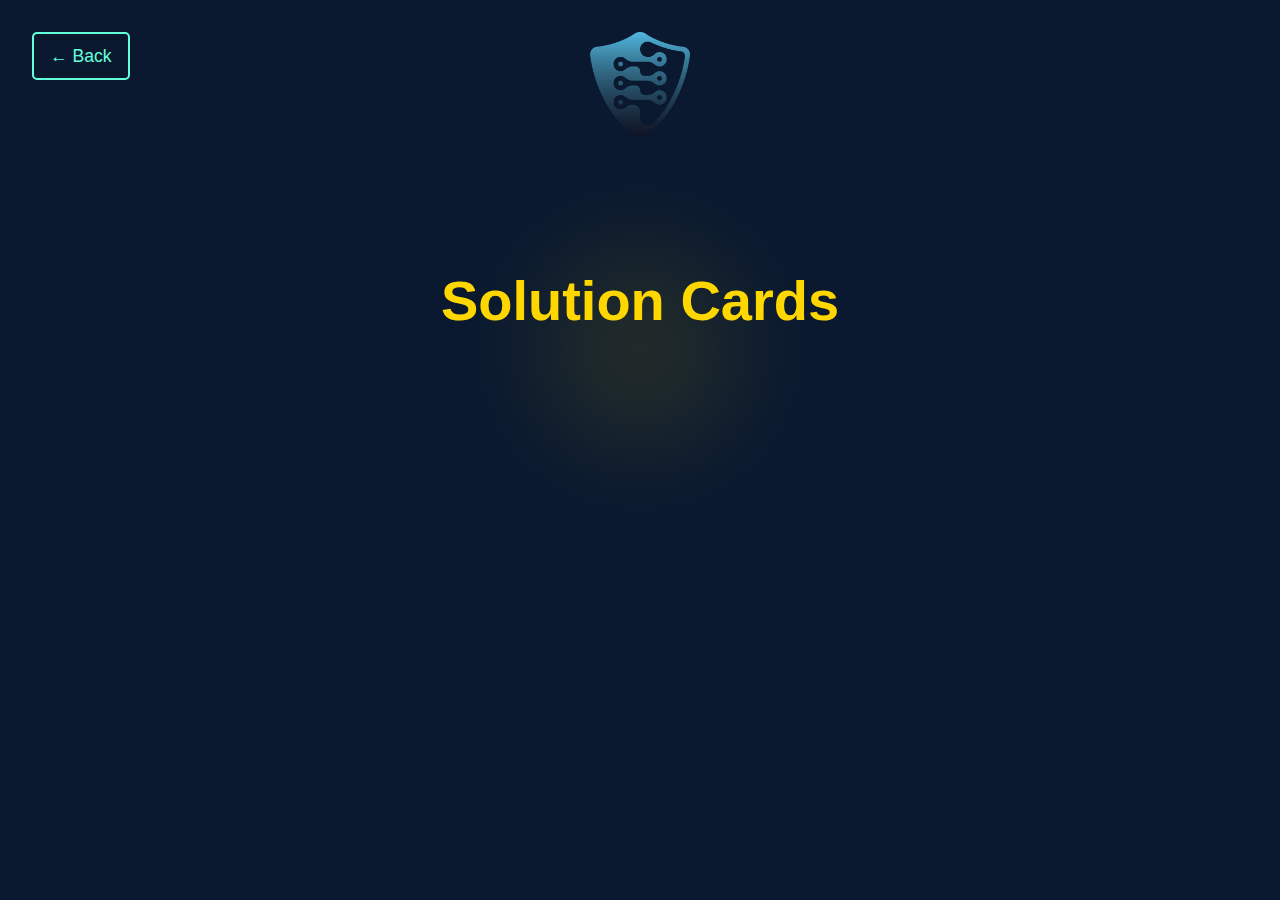
==== cards/solution.html @ 8b2639b1 "firstcommit" ====
<!DOCTYPE html>
<html lang="en">
  <head>
    <meta charset="UTF-8" />
    <meta name="viewport" content="width=device-width, initial-scale=1.0" />
    <link rel="stylesheet" href="../style.css" />
    <title>Solution Cards - Cyber Shield</title>
  </head>
  <body>
    <header>
      <a href="../index.html" class="back-link">← Back</a>
      <img src="../assets/logo.png" alt="Cyber Shield Logo" class="logo" />
    </header>

    <section class="cards-page solution">
      <div class="page-header">
        <h1>Solution Cards</h1>
        <p class="cards-intro">Discover all the solution cards available in the game</p>
        <div class="header-decoration"></div>
      </div>
      
      <div class="cards-collection">
        <div class="game-card">
          <img src="../images/solutions/training.jpg" alt="Training Card">
          <div class="card-details">
            <h3>Security Training</h3>
            <p>Train your teams on best cybersecurity practices.</p>
            <div class="card-stats">
              <span>Effectiveness: 3</span>
              <span>Cost: 2</span>
            </div>
          </div>
        </div>

        <div class="game-card">
          <img src="../images/solutions/backup.jpg" alt="Backup Card">
          <div class="card-details">
            <h3>Cloud Backup</h3>
            <p>Protect your data with secure backups.</p>
            <div class="card-stats">
              <span>Effectiveness: 4</span>
              <span>Cost: 3</span>
            </div>
          </div>
        </div>
      </div>
    </section>
  </body>
</html>
---- style.css ----
:root {
    /* Couleurs principales du logo */
    --primary-blue: #0a192f;      /* Bleu foncé */
    --secondary-blue: #112240;    /* Bleu un peu plus clair */
    --accent-green: #64ffda;      /* Vert cyan */
    --white: #ffffff;
}

* {
    margin: 0;
    padding: 0;
    box-sizing: border-box;
}

body {
    font-family: 'Arial', sans-serif;
    line-height: 1.6;
    background: var(--primary-blue);
    color: var(--white);
}

header {
    text-align: center;
    padding: 2rem;
}

.logo {
    max-width: 100px;
    height: auto;
}

.split-section {
    display: flex;
    align-items: center;
    padding: 4rem 2rem;
    max-width: 1200px;
    margin: 0 auto;
    gap: 4rem;
}

.split-section.reverse {
    flex-direction: row-reverse;
}

.content-left, .content-right {
    flex: 1;
}


/* Styles de base pour toutes les cartes */
.card-item {
    position: relative;
    margin: 2px;
    background: var(--primary-blue);
    border-radius: 10px;
    overflow: hidden;
    padding: 1rem;
    transition: all 0.3s ease;
    box-shadow: 0 0 20px rgba(0, 0, 0, 0.2);
}

/* Styles de survol */
.card-item:hover {
    transform: translateY(-10px);
    box-shadow: 0 10px 30px rgba(100, 255, 218, 0.2);
}

/* Couleurs spécifiques pour chaque carte */
.card-item:first-child {
    border: 2px solid #ff4d4d; /* Rouge pour Cartes Attaque */
}

.card-item:nth-child(2) {
    border: 2px solid #64ffda; /* Bleu pour Cartes Défense */
}

.card-item:nth-child(3) {
    border: 2px solid #ffd700; /* Jaune pour Cartes Solution */
}

/* Assurez-vous que les couleurs de texte sont également cohérentes */
.card-item h3 {
    transition: all 0.3s ease;
}

.card-item:hover h3 {
    color: var(--accent-green); /* Couleur uniforme au survol */
}

.content-left img, .content-right img {
    width: 100%;
    border-radius: 10px;
}

.features-banner {
    background: linear-gradient(145deg, var(--secondary-blue) 0%, var(--primary-blue) 100%);
    padding: 4rem 2rem;
    display: flex;
    justify-content: space-around;
    margin: 4rem 0;
    border-radius: 20px;
    box-shadow: 0 20px 40px rgba(0, 0, 0, 0.3);
}

.feature-column {
    text-align: center;
    flex: 1;
    max-width: 300px;
    padding: 2rem;
    transition: transform 0.3s ease;
}

.feature-column:hover {
    transform: translateY(-10px);
}

.feature-icon {
    background: rgba(100, 255, 218, 0.1);
    width: 100px;
    height: 100px;
    border-radius: 50%;
    margin: 0 auto 1.5rem;
    display: flex;
    align-items: center;
    justify-content: center;
    transition: all 0.3s ease;
}

.feature-column:hover .feature-icon {
    background: rgba(100, 255, 218, 0.2);
    transform: scale(1.1);
}

.feature-svg {
    width: 50px;
    height: 50px;
}

.feature-content h3 {
    color: var(--accent-green);
    font-size: 1.8rem;
    margin-bottom: 0.5rem;
    font-weight: 600;
}

.feature-content p {
    color: var(--text-light);
    font-size: 1rem;
    opacity: 0.8;
}

/* Animation au défilement */
@keyframes fadeInUp {
    from {
        opacity: 0;
        transform: translateY(20px);
    }
    to {
        opacity: 1;
        transform: translateY(0);
    }
}

.feature-column {
    animation: fadeInUp 0.6s ease forwards;
    opacity: 0;
}

.feature-column:nth-child(2) {
    animation-delay: 0.2s;
}

.feature-column:nth-child(3) {
    animation-delay: 0.4s;
}

/* Responsive */
@media (max-width: 768px) {
    .features-banner {
        flex-direction: column;
        align-items: center;
        padding: 2rem 1rem;
    }

    .feature-column {
        margin-bottom: 2rem;
    }

    .feature-column:last-child {
        margin-bottom: 0;
    }
}

.final-banner {
    background: linear-gradient(rgba(0,0,0,0.7), rgba(0,0,0,0.7)), url('banner-bg.jpg');
    background-size: cover;
    background-position: center;
    text-align: center;
    padding: 6rem 2rem;
    margin-top: 4rem;
}

h2 {
    color: var(--accent-green);
    margin-bottom: 1.5rem;
    font-size: 2.5rem;
}

h3 {
    color: var(--accent-green);
    margin-bottom: 0.5rem;
}

footer {
    text-align: center;
    padding: 2rem;
    background: linear-gradient(rgba(0,0,0,0.7), rgba(0,0,0,0.7)), url('cybersecurity-bg.jpg');
    background-size: cover;
    background-position: center;
}

p {
    color: var(--text-light);
}

/* Section Cartes */
.cards-showcase {
    padding: 4rem 2rem;
    max-width: 1200px;
    margin: 0 auto;
}

.cards-showcase h2 {
    text-align: center;
    margin-bottom: 3rem;
}

.cards-grid {
    display: grid;
    grid-template-columns: repeat(auto-fit, minmax(250px, 1fr));
    gap: 2rem;
}

.card-item {
    position: relative;
    margin: 2px;
    background: var(--primary-blue);
    border-radius: 10px;
    overflow: hidden;
    padding: 1rem;
    transition: all 0.3s ease;
    box-shadow: 0 0 20px rgba(0, 0, 0, 0.2);
    text-decoration: none;
}

.card-item:hover {
    transform: translateY(-10px);
    box-shadow: 0 10px 30px rgba(100, 255, 218, 0.2);
}

.card-item::after {
    content: '';
    position: absolute;
    top: 0;
    left: 0;
    width: 100%;
    height: 100%;
    background: linear-gradient(
        to bottom,
        rgba(100, 255, 218, 0) 0%,
        rgba(10, 25, 47, 0.8) 100%
    );
    opacity: 0;
    transition: opacity 0.3s ease;
}

.card-item:hover::after {
    opacity: 1;
}

.card-item:hover .card-content h3 {
    color: var(--accent-green);
    transform: translateY(-5px);
    text-decoration: none;
}

.card-content h3 {
    transition: all 0.3s ease;
    color: var(--accent-green);
    text-decoration: none;

}


.card-content2 h3 {
    transition: all 0.3s ease;
    color: var(--accent-green);
}

.card-content3 h3 {
    transition: all 0.3s ease;
    color: var(--accent-green);
}

.card-item:hover img {
    transform: scale(1.05);
}

.card-item img {
    transition: transform 0.3s ease;
}



.card-content {
    padding: 1.5rem;
    text-decoration: none;
}

.card-content h3 {
    font-size: 1.2rem;
    margin-bottom: 1rem;
    text-decoration: none;
}

.card-content p {
    font-size: 0.9rem;
    color: var(--text-light);
}

/* Responsive pour les cartes */
@media (max-width: 768px) {
    .cards-grid {
        grid-template-columns: 1fr;
    }

    .card-item img {
        height: 250px;
    }
}

/* Styles pour les pages de cartes */
.back-link {
    position: absolute;
    top: 2rem;
    left: 2rem;
    color: var(--accent-green);
    text-decoration: none;
    font-size: 1.1rem;
    padding: 0.5rem 1rem;
    border: 2px solid var(--accent-green);
    border-radius: 5px;
    transition: all 0.3s ease;
}

.back-link:hover {
    background: rgba(100, 255, 218, 0.1);
    transform: translateX(-5px);
    text-decoration: none;
}

.cards-page {
    max-width: 1200px;
    margin: 0 auto;
    padding: 2rem;
}

.cards-intro {
    text-align: center;
    margin-bottom: 3rem;
}

.cards-collection {
    display: grid;
    grid-template-columns: repeat(auto-fit, minmax(300px, 1fr));
    gap: 2rem;
}

.game-card {
    background: var(--secondary-blue);
    border-radius: 15px;
    overflow: hidden;
    transition: all 0.3s ease;
    cursor: pointer;
    border: 1px solid rgba(100, 255, 218, 0.1);
}

.game-card:hover {
    transform: translateY(-10px);
    box-shadow: 0 10px 30px rgba(100, 255, 218, 0.2);
}

.game-card:hover img {
    transform: scale(1.05);
}

.game-card img {
    transition: transform 0.3s ease;
}

.game-card:hover .card-stats span {
    color: #fff;
}

/* Responsive */
@media (max-width: 768px) {
    .cards-collection {
        grid-template-columns: 1fr;
    }
}

/* Style du header de la page des cartes */
.page-header {
    text-align: center;
    position: relative;
    padding: 3rem 0;
    margin-bottom: 4rem;
}

.page-header h1 {
    font-size: 3.5rem;
    color: var(--accent-green);
    margin-bottom: 1rem;
    position: relative;
    display: inline-block;
}

.page-header h1::after {
    content: '';
    position: absolute;
    bottom: -10px;
    left: 50%;
    transform: translateX(-50%);
    width: 60%;
    height: 3px;
    
}

.header-decoration {
    position: absolute;
    top: 50%;
    left: 50%;
    transform: translate(-50%, -50%);
    width: 200px;
    height: 200px;
    background: rgba(100, 255, 218, 0.1);
    border-radius: 50%;
    filter: blur(50px);
    z-index: -1;
}

.cards-intro {
    font-size: 1.2rem;
    color: var(--text-light);
    max-width: 600px;
    margin: 1.5rem auto;
    line-height: 1.6;
}

/* Animation au chargement de la page */
@keyframes fadeIn {
    from {
        opacity: 0;
        transform: translateY(20px);
    }
    to {
        opacity: 1;
        transform: translateY(0);
    }
}

.page-header h1 {
    animation: fadeIn 0.8s ease-out forwards;
}

.cards-intro {
    animation: fadeIn 0.8s ease-out 0.2s forwards;
    opacity: 0;
}

.cards-collection {
    animation: fadeIn 0.8s ease-out 0.4s forwards;
    opacity: 0;
}

/* Style des cartes d'attaque spécifiquement */
.game-card {
    border: 1px solid rgba(100, 255, 218, 0.1);
    background: linear-gradient(
        145deg,
        #112240 0%,
        #1a1f2e 100%
    );
}

.game-card .card-details h3 {
    color: #ff4d4d; /* Rouge pour les cartes d'attaque */
}

/* Boutons */
.cta-button {
    background: transparent;
    color: var(--accent-green);
    border: 2px solid var(--accent-green);
    padding: 1rem 2rem;
    border-radius: 5px;
    transition: all 0.3s ease;
    text-decoration: none;
    display: inline-block;
    cursor: pointer;
}

.cta-button:hover {
    background: rgba(100, 255, 218, 0.1);
    transform: translateY(-3px);
}

.content-left {
    padding: 2rem;
}

.intro-text {
    font-size: 1.4rem;
    color: var(--accent-green);
    margin-bottom: 1.5rem;
    line-height: 1.6;
}

.detail-text {
    font-size: 1.1rem;
    color: var(--text-light);
    margin-bottom: 2rem;
    line-height: 1.8;
    opacity: 0.9;
}

/* Animation au chargement */
.intro-text, .detail-text {
    animation: fadeInUp 0.8s ease-out forwards;
}

.detail-text {
    animation-delay: 0.2s;
}

@media (max-width: 768px) {
    .intro-text {
        font-size: 1.2rem;
    }

    .detail-text {
        font-size: 1rem;
    }
}

html {
    scroll-behavior: smooth;
}

/* Ajustement pour le scroll */
#comment-jouer {
    scroll-margin-top: 2rem;
}

.gameplay-highlights {
    margin-top: 2rem;
}

.gameplay-highlights ul {
    list-style: none;
    padding: 0;
}

.gameplay-highlights li {
    color: var(--text-light);
    margin-bottom: 1rem;
    padding-left: 1.5rem;
    position: relative;
}

.gameplay-highlights li::before {
    content: "→";
    color: var(--accent-green);
    position: absolute;
    left: 0;
    font-weight: bold;
}

#comment-jouer .intro-text {
    font-size: 1.4rem;
    color: var(--accent-green);
    margin-bottom: 1.5rem;
    line-height: 1.6;
}

#comment-jouer .detail-text {
    font-size: 1.1rem;
    color: var(--text-light);
    margin-bottom: 2rem;
    line-height: 1.8;
    opacity: 0.9;
}

/* Animation au défilement */
#comment-jouer .intro-text,
#comment-jouer .detail-text,
#comment-jouer .gameplay-highlights {
    animation: fadeInUp 0.8s ease-out forwards;
}

#comment-jouer .detail-text {
    animation-delay: 0.2s;
}

#comment-jouer .gameplay-highlights {
    animation-delay: 0.4s;
}

@media (max-width: 768px) {
    #comment-jouer .intro-text {
        font-size: 1.2rem;
    }

    #comment-jouer .detail-text {
        font-size: 1rem;
    }
}

/* Style spécifique pour la page de défense */
.cards-page.defense .page-header h1 {
    color: var(--accent-green);
}

.cards-page.defense .header-decoration {
    background: rgba(100, 255, 218, 0.1);
}

.cards-page.defense .game-card {
    border-color: rgba(100, 255, 218, 0.1);
}

.cards-page.defense .game-card:hover {
    border-color: var(--accent-green);
    box-shadow: 0 10px 30px rgba(100, 255, 218, 0.1);
}

.cards-page.defense .card-stats span {
    color: var(--accent-green);
}

/* Animation au chargement */
.page-header {
    animation: fadeInDown 0.8s ease-out forwards;
}

.cards-collection {
    animation: fadeInUp 0.8s ease-out 0.2s forwards;
}

@keyframes fadeInDown {
    from {
        opacity: 0;
        transform: translateY(-20px);
    }
    to {
        opacity: 1;
        transform: translateY(0);
    }
}

@keyframes fadeInUp {
    from {
        opacity: 0;
        transform: translateY(20px);
    }
    to {
        opacity: 1;
        transform: translateY(0);
    }
}

/* Style spécifique pour les cartes solution */
.cards-page.solution .page-header h1 {
    color: #ffd700; /* Couleur dorée pour les solutions */
}

.cards-page.solution .header-decoration {
    background: rgba(255, 215, 0, 0.1);
}

.cards-page.solution .game-card {
    border-color: rgba(255, 215, 0, 0.1);
}

.cards-page.solution .game-card:hover {
    border-color: #ffd700;
    box-shadow: 0 10px 30px rgba(255, 215, 0, 0.1);
}

.cards-page.solution .card-stats span {
    color: #ffd700;
}

/* Ajustement de la grille pour 3 cartes */
.cards-grid {
    grid-template-columns: repeat(auto-fit, minmax(200px, 1fr));
    gap: 2rem;
    max-width: 1200px;
    margin: 0 auto;
}

/* Style pour les titres des différentes sections de cartes */
.cards-page.attack .page-header h1 {
    color: #ff4d4d; /* Rouge vif pour les attaques */
}

.cards-page.defense .page-header h1 {
    color: #64ffda; /* Vert cyan pour la défense */
}

.cards-page.solution .page-header h1 {
    color: #ffd700; /* Doré pour les solutions */
}

/* Pour les titres dans la grille de cartes sur la page d'accueil */
.cards-grid .card-item:nth-child(1) h3 {
    color: #ff4d4d; /* Rouge pour Cartes Attaque */
}

.cards-grid .card-item:nth-child(2) h3 {
    color: #64ffda; /* Vert pour Cartes Défense */
}

.cards-grid .card-item:nth-child(3) h3 {
    color: #ffd700; /* Doré pour Cartes Solution */
}

/* Style de base pour toutes les images */
.card-item img, .card-item2 img, .card-item3 img {
    width: 100%;
    height: 300px;
    object-fit: cover;
    transition: transform 0.3s ease;
}

/* Filtre rouge pour l'image de la carte Attaque */
.card-item img {
    filter: hue-rotate(0deg) saturate(150%) brightness(0.9);
}

/* Effet hover sur les images */
.card-item:hover img,
.card-item2:hover img,
.card-item3:hover img {
    transform: scale(1.05);
}

/* Styles de base pour toutes les cartes */
.card-item {
    position: relative;
    margin: 2px;
    background: var(--primary-blue);
    border-radius: 10px;
    overflow: hidden;
    padding: 1rem;
    transition: all 0.3s ease;
    box-shadow: 0 0 20px rgba(0, 0, 0, 0.2);
}

/* Carte Attaque - Rouge */
.card-item:first-child {
    border: 2px solid #ff4d4d;
}

.card-item:first-child:hover {
    box-shadow: 0 0 30px rgba(255, 77, 77, 0.3);
    transform: translateY(-5px);
}

.card-item:first-child h3 {
    color: #ff4d4d;
    text-decoration: none;
}

.card-item:first-child p {
    color: var(--white);
    text-decoration: none;
    font-style: normal;
    font-weight: normal;
    border: none;
}

/* Carte Défense - Bleu */
.card-item:nth-child(2) {
    border: 2px solid #64ffda;
}

.card-item:nth-child(2):hover {
    box-shadow: 0 0 30px rgba(100, 255, 218, 0.3);
    transform: translateY(-5px);
}


.card-item:nth-child(2) h3 {
    color: #64ffda;
    text-decoration: none;
}

.card-item:nth-child(2) p {
    color: var(--white);
    text-decoration: none;
    font-style: normal;
    font-weight: normal;
    border: none;
}

/* Carte Solution - Jaune */
.card-item:nth-child(3) {
    border: 2px solid #ffd700;
}

.card-item:nth-child(3):hover {
    box-shadow: 0 0 30px rgba(255, 215, 0, 0.3);
    transform: translateY(-5px);
}

.card-item:nth-child(3) h3 {
    color: #ffd700;
    text-decoration: none;
}

.card-item:nth-child(3) p {
    color: var(--white);
    text-decoration: none;
    font-style: normal;
    font-weight: normal;
    border: none;
}

/* Style général pour enlever tous les soulignements */
.card-item a, 
.card-item h3, 
.card-item p {
    text-decoration: none;
    color: inherit;
}

/* Désactiver les styles au survol */
.card-item:hover p,
.card-item:hover h3 {
    text-decoration: none;
    border: none;
    font-style: normal;
}

.attack-card .card-content h3,
.attack-card .card-content p,
.defense-card .card-content h3,
.defense-card .card-content p {
    color: white;
}


/* Ajoutez cette classe dans votre fichier style.css */
.card-hover {
    transition: transform 0.3s ease, box-shadow 0.3s ease;
}

.card-hover:hover {
    transform: translateY(-10px);
    box-shadow: 0 10px 30px rgba(100, 255, 218, 0.2);
}

/* Couleur pour la décoration de l'en-tête */
.header-decoration {
    background-color: rgba(193, 43, 43, 0.508); /* Rouge pour la décoration de l'en-tête */
}

/* Couleur pour les cartes de défense */
.cards-page.defense .game-card {
    border-color: #64ffda; /* Bleu pour les cartes de défense */
}

/* Couleur pour les cartes de solution */
.cards-page.solution .game-card {
    border-color: #ffd700; /* Jaune pour les cartes de solution */
}

.image-gallery {
    display: grid;
    grid-template-columns: repeat(3, 1fr);
    gap: 10px;
    text-align: center;
    align-items: center;
    justify-items: center;
    width: 100%;
}

.gallery-image {
    width: 80%; /* Ajustez la largeur selon vos besoins */
    max-width: 300px; /* Limite la largeur maximale des images */
    height: auto; /* Maintient le ratio d'aspect */
}

/* Responsive pour les appareils mobiles */
@media (max-width: 768px) {
    body {
        padding: 1rem; 
    }

    .page-header h1 {
        font-size: 2.5rem; 
    }

    .cards-intro {
        font-size: 1rem; 
    }

    .image-gallery {
        grid-template-columns: repeat(2, 1fr); 
    }

    .gallery-image {
        max-width: 100%; 
        height: auto; 
    }

    .final-banner {
        padding: 4rem 1rem; 
    }

    .header-decoration {
        width: 80%; 
        height: 5px; 
    }
}

/* Responsive pour la section 1 */
@media (max-width: 768px) {
    .split-section {
        flex-direction: column; /* Change la direction en colonne */
        padding: 2rem 1rem; /* Ajuste le padding */
        gap: 2rem; /* Réduit l'espace entre les éléments */
    }

    .content-left {
        flex: none; 
        width: 100%; 
    }

    .content-right {
        flex: none; 
        width: 100%; 
    }

    .content-left img {
        max-width: 100%; 
        height: auto; 
    }

    .intro-text {
        font-size: 1.2rem; /* Réduit la taille du texte d'introduction */
    }

    .detail-text {
        font-size: 1rem; /* Réduit la taille du texte de détail */
    }

    .cta-button {
        font-size: 1rem; /* Ajuste la taille du bouton */
        padding: 0.8rem 1.5rem; /* Ajuste le padding du bouton */
    }
}

.image-arrow-container {
    display: flex;
    align-items: center; /* Centre verticalement les éléments */
    justify-content: center; /* Centre horizontalement les éléments */
    gap: 2rem; /* Espace entre les éléments */
    padding: 2rem; /* Ajoute du padding autour du conteneur */
}

.image-left, .image-right {
    flex: 1; /* Permet aux images de prendre une largeur égale */
    max-width: 200px; /* Limite la largeur des images */
}

.arrow {
    flex: 0; /* La flèche ne prend pas de place supplémentaire */
}

.arrow img {
    width: 50px; /* Ajustez la taille de la flèche */
    height: auto; /* Maintient le ratio d'aspect */
}

.image-left img, .image-right img {
    width: 100%; /* Les images prennent toute la largeur de leur conteneur */
    height: auto; /* Maintient le ratio d'aspect */
    border-radius: 10px; /* Arrondit les bords des images */
}


.cards-page.solution p {
    display: flex;
    text-align: center;
    align-items: center;
    justify-content: center;

}
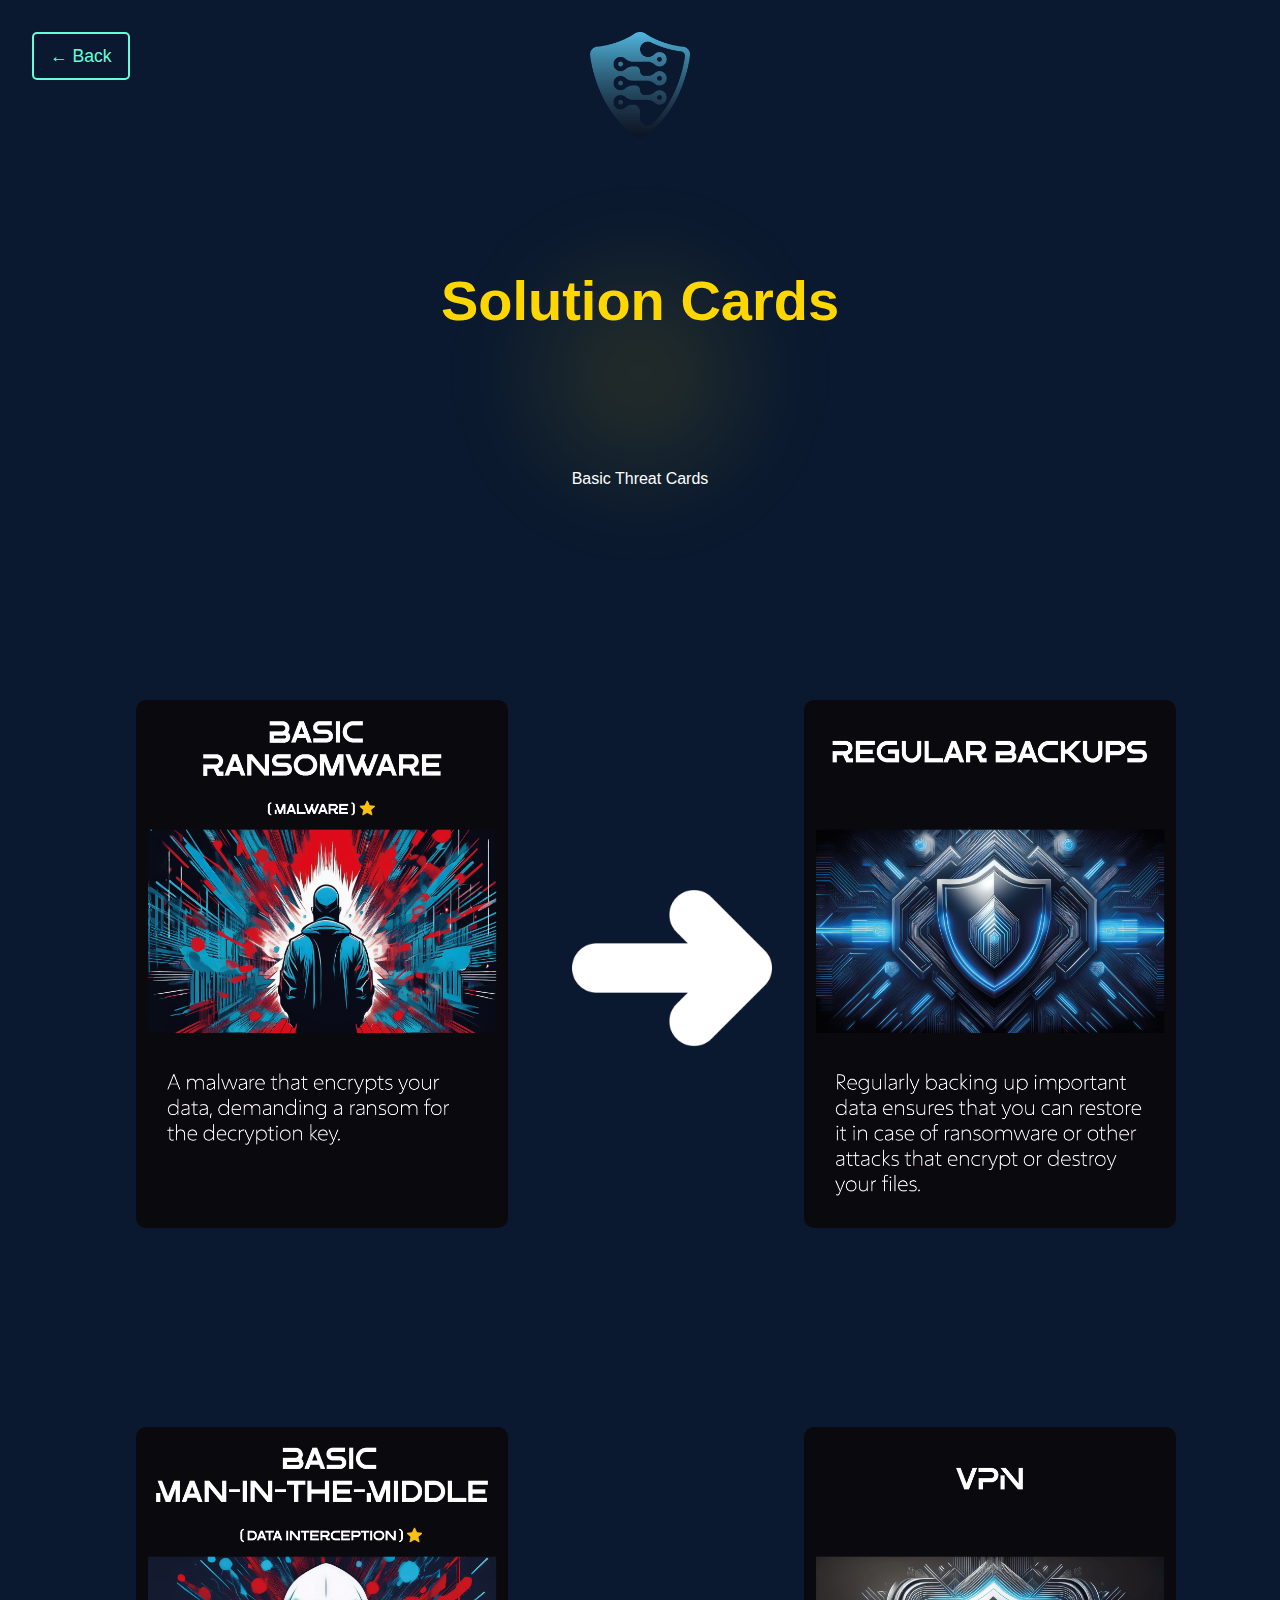
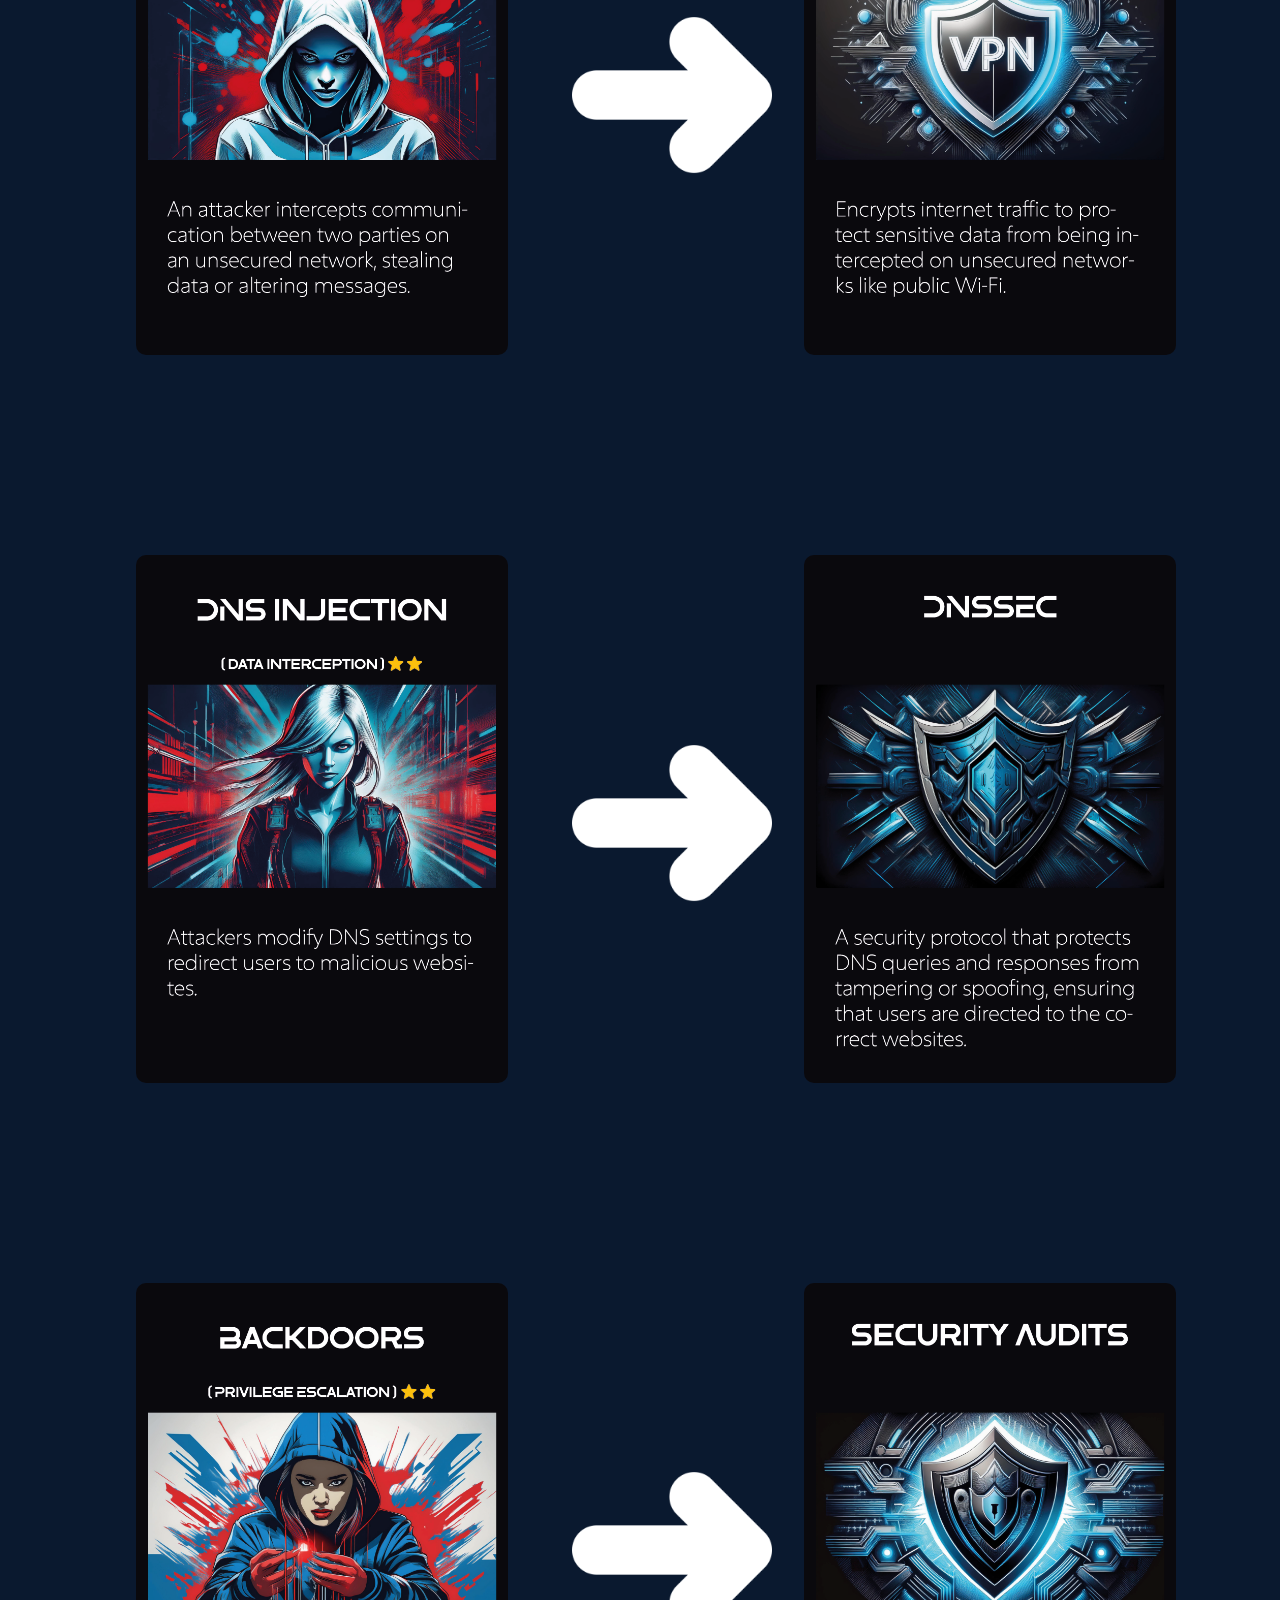
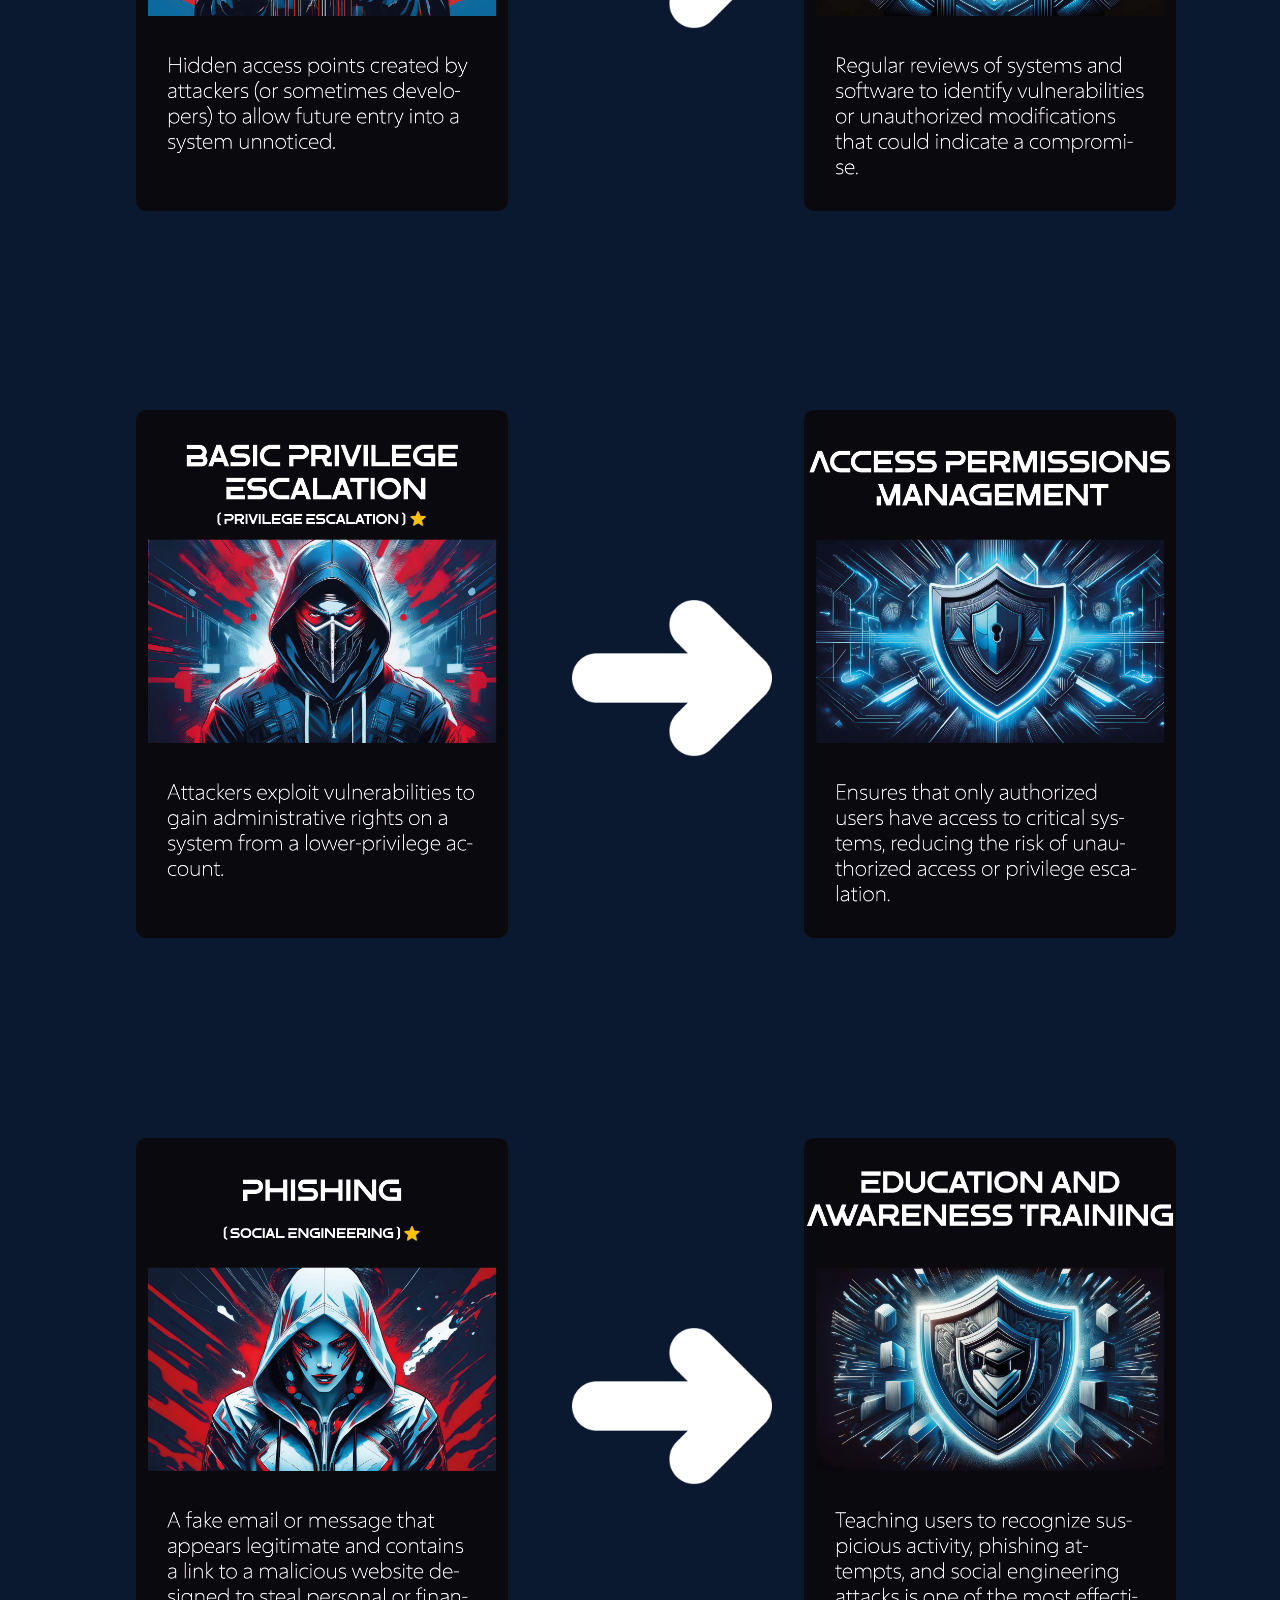
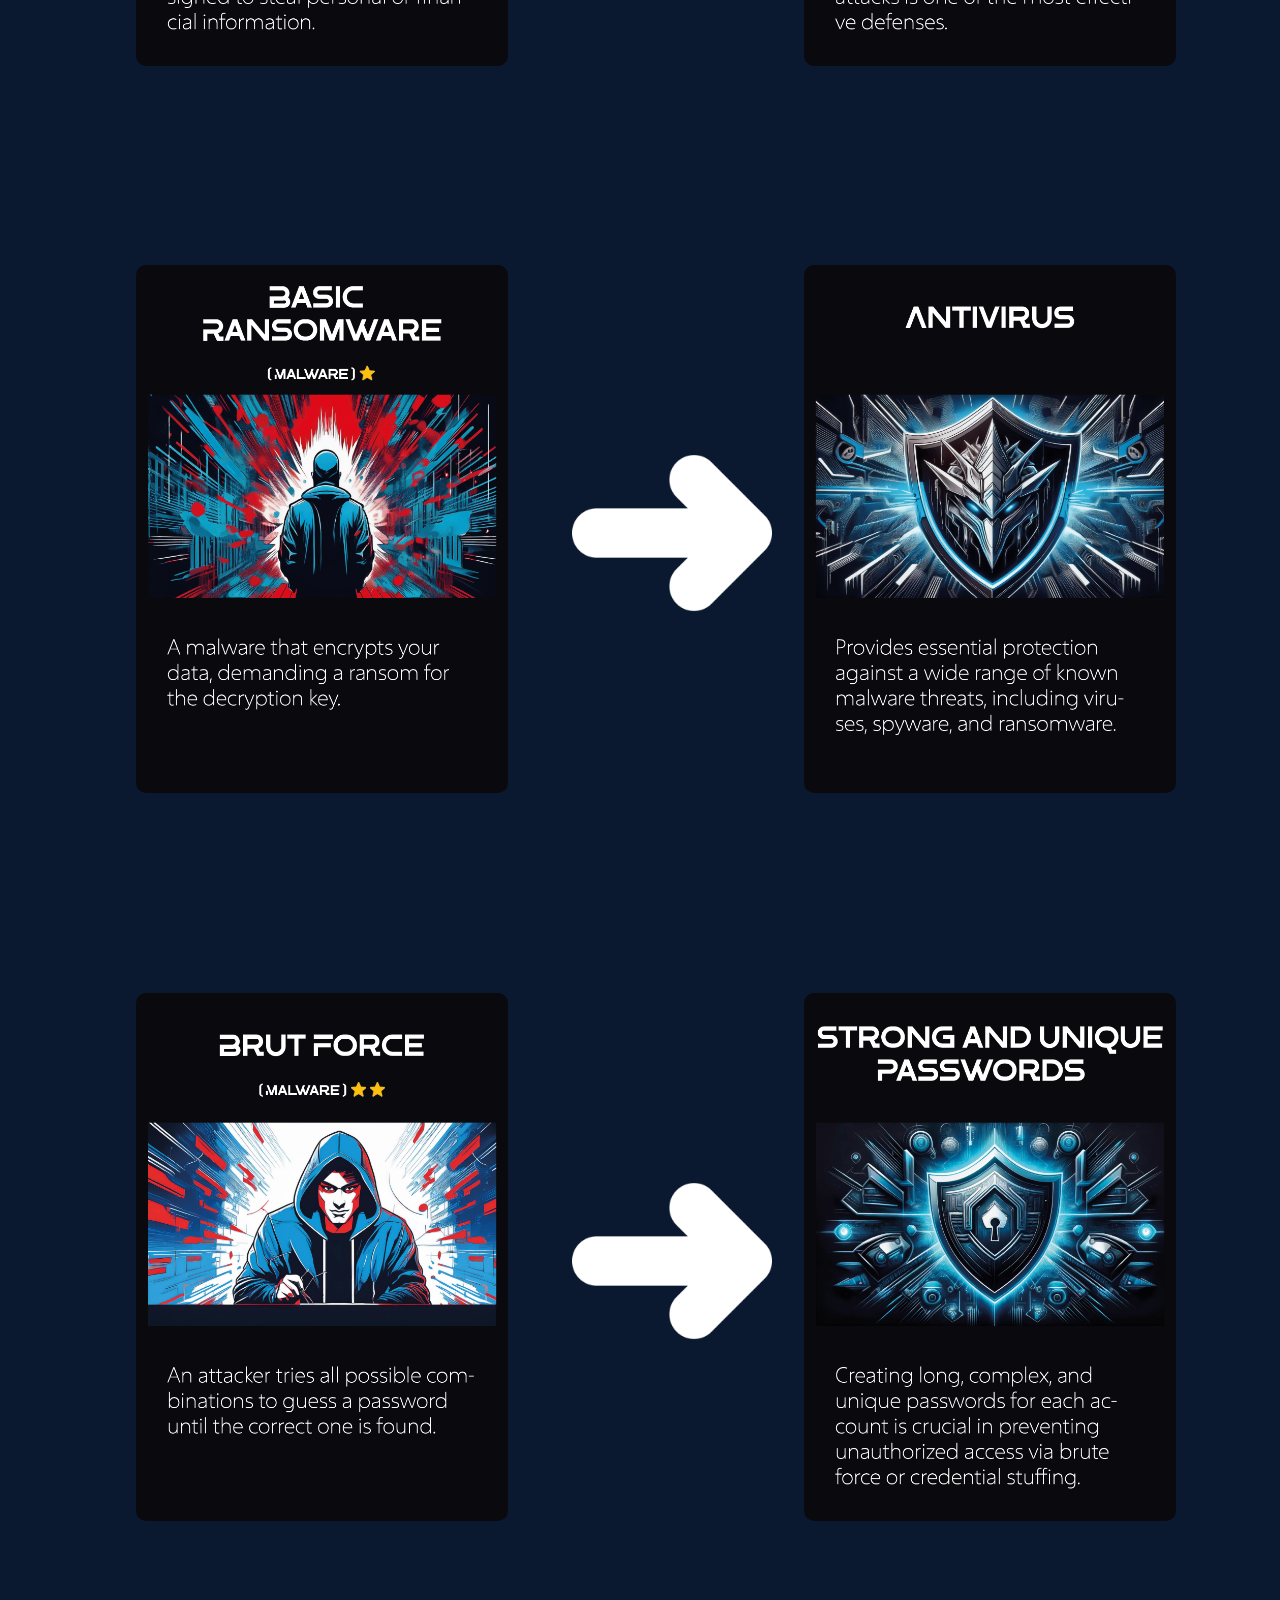
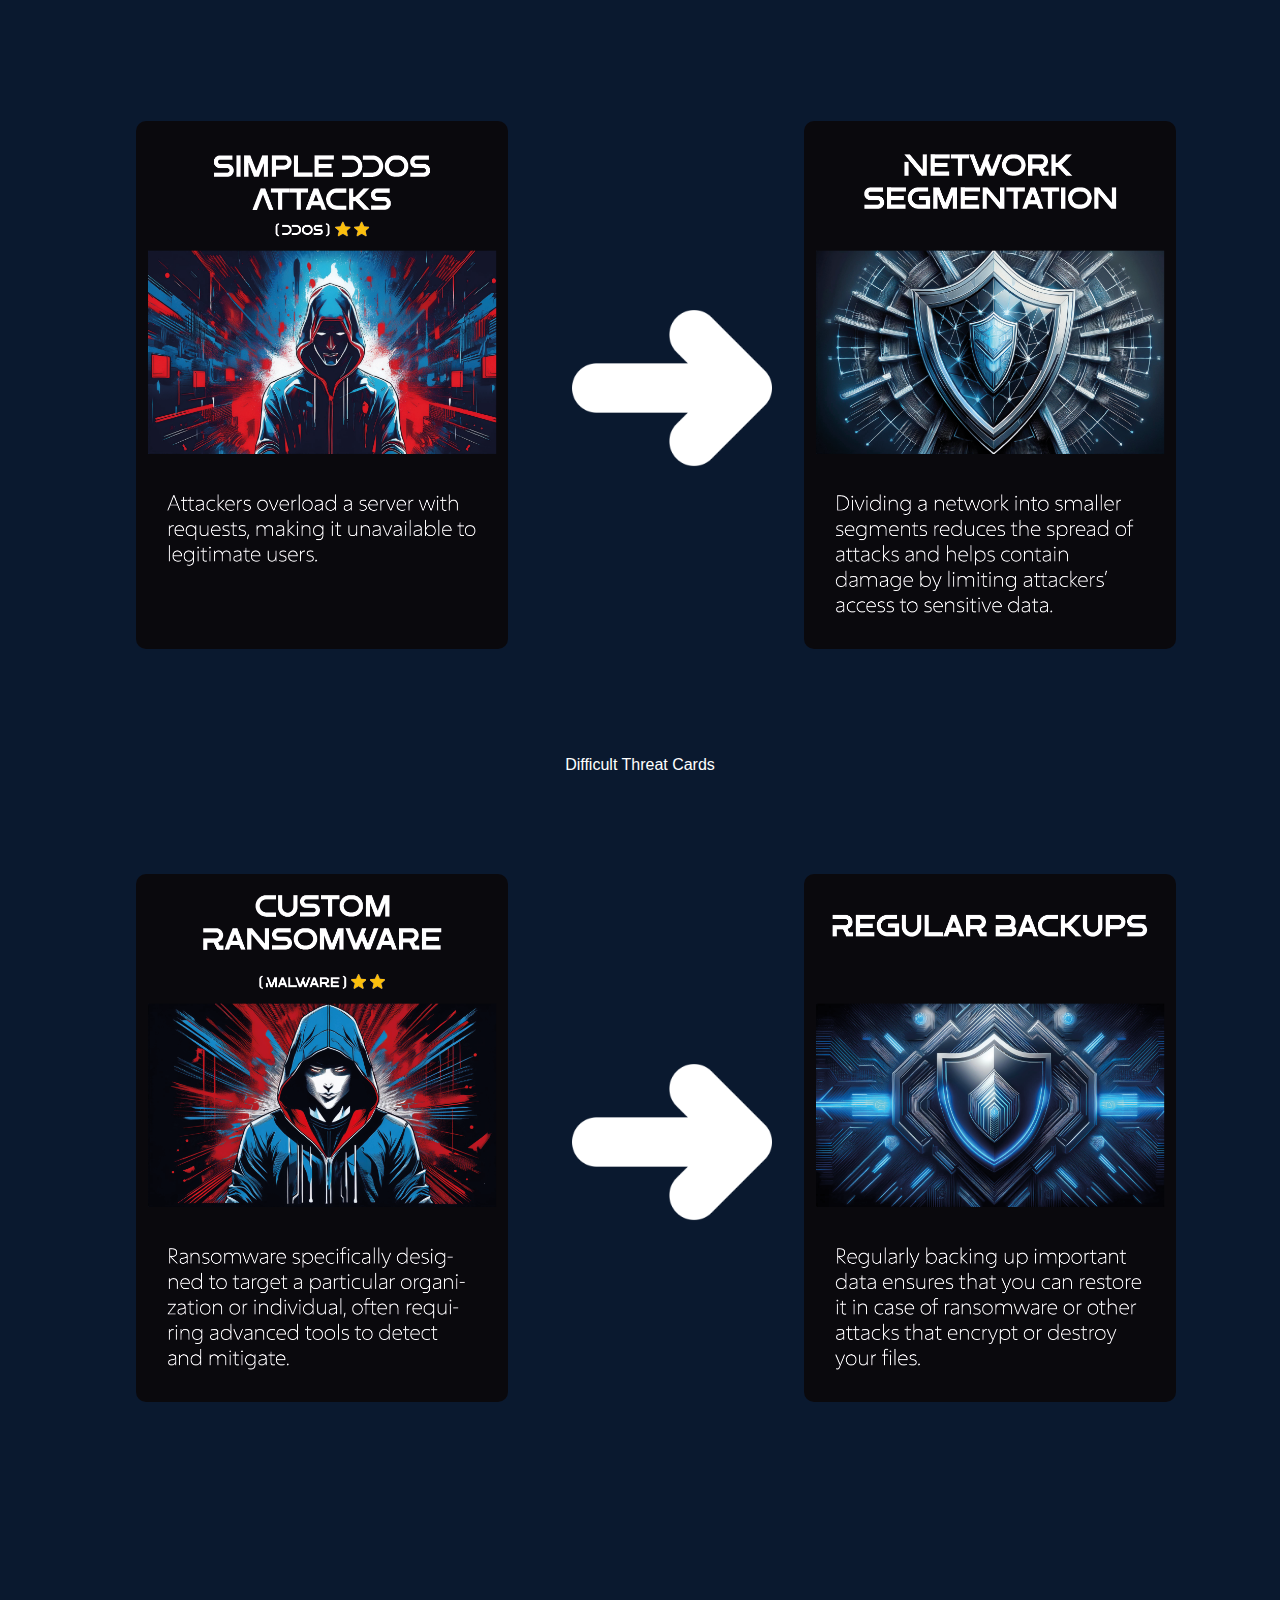
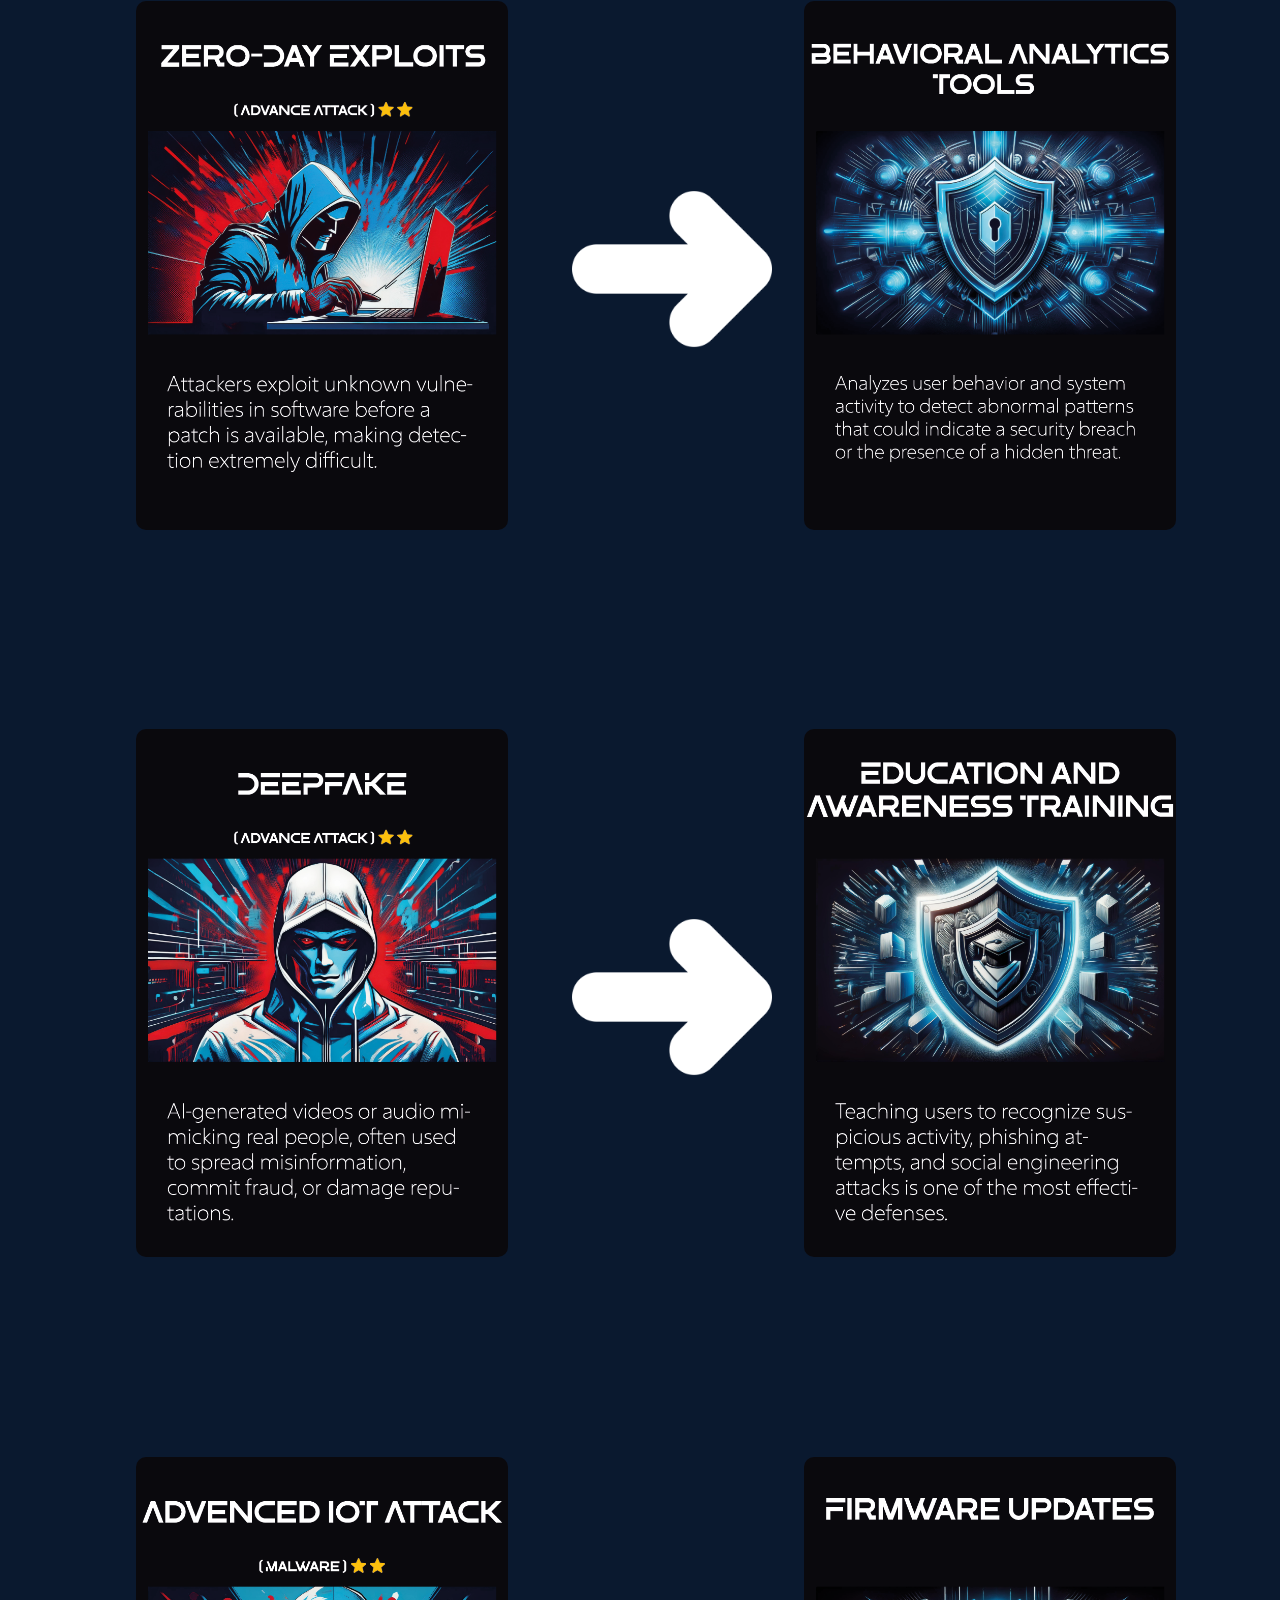
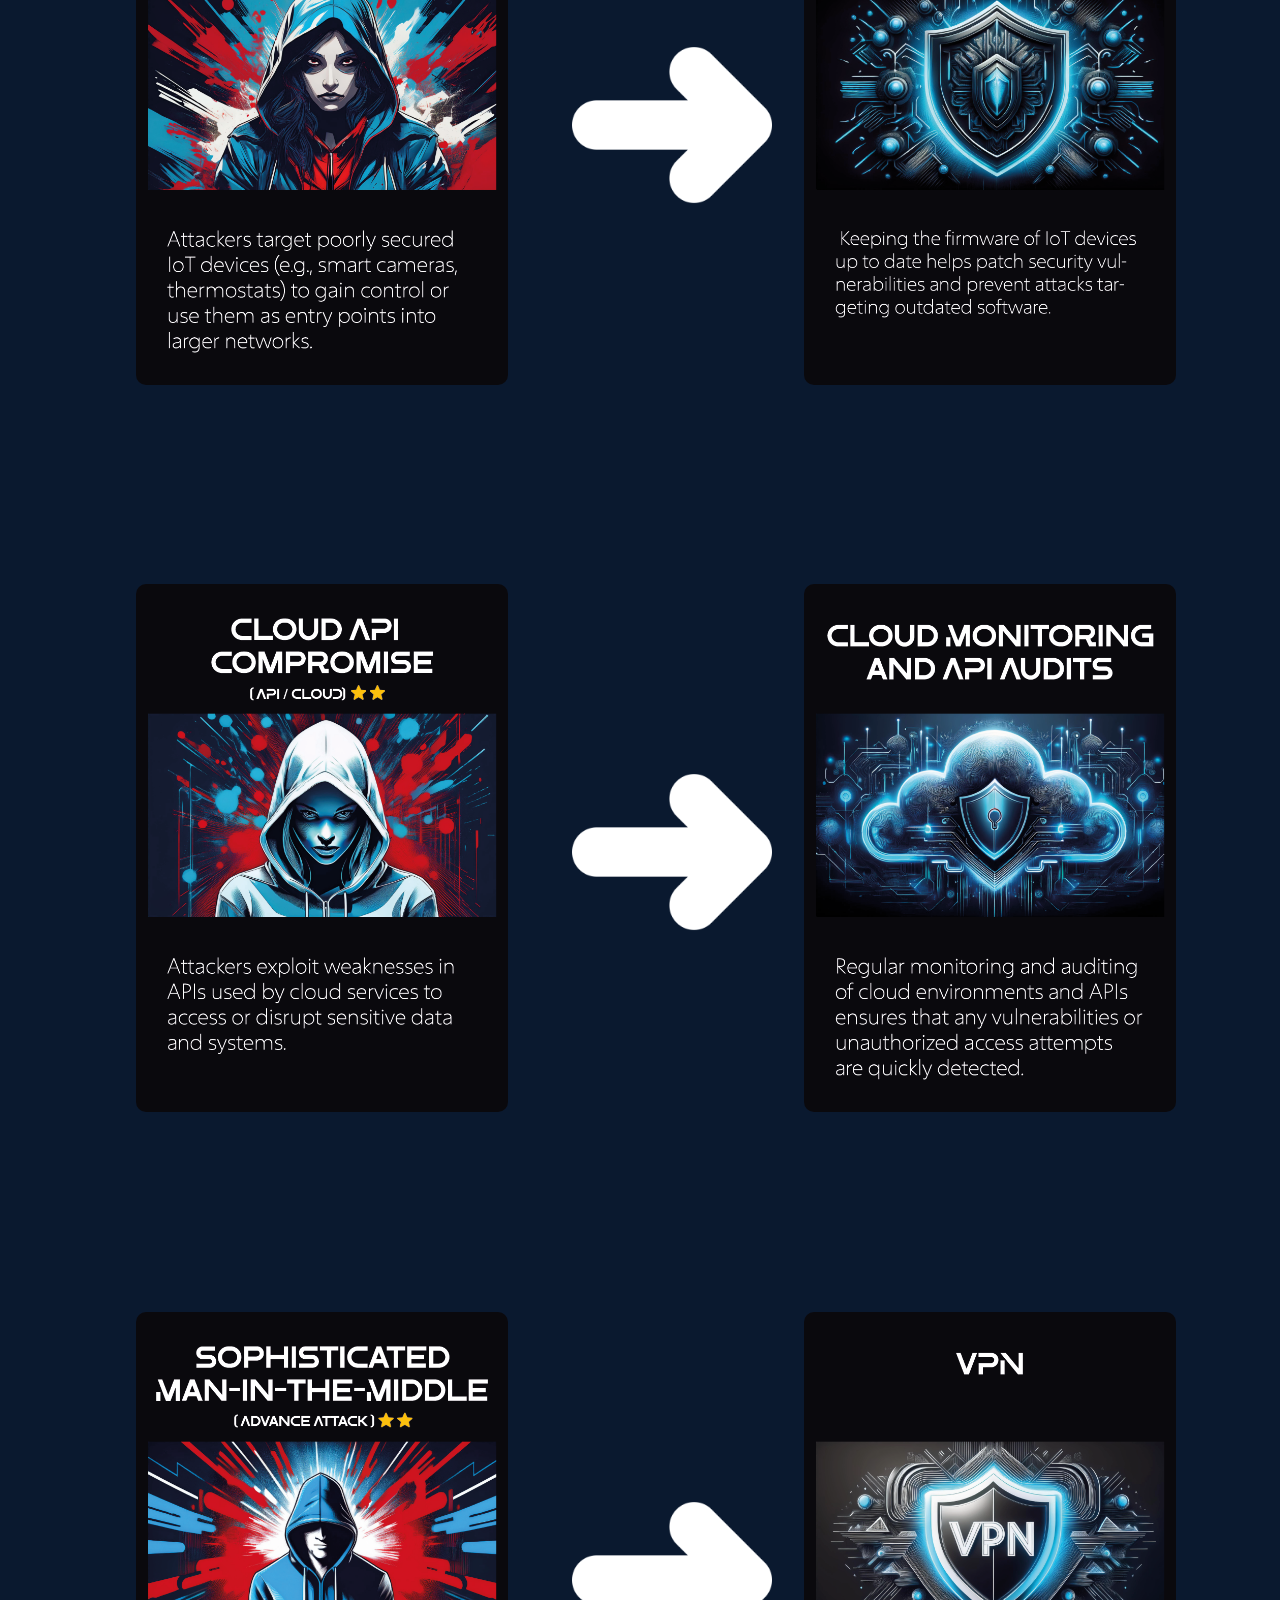
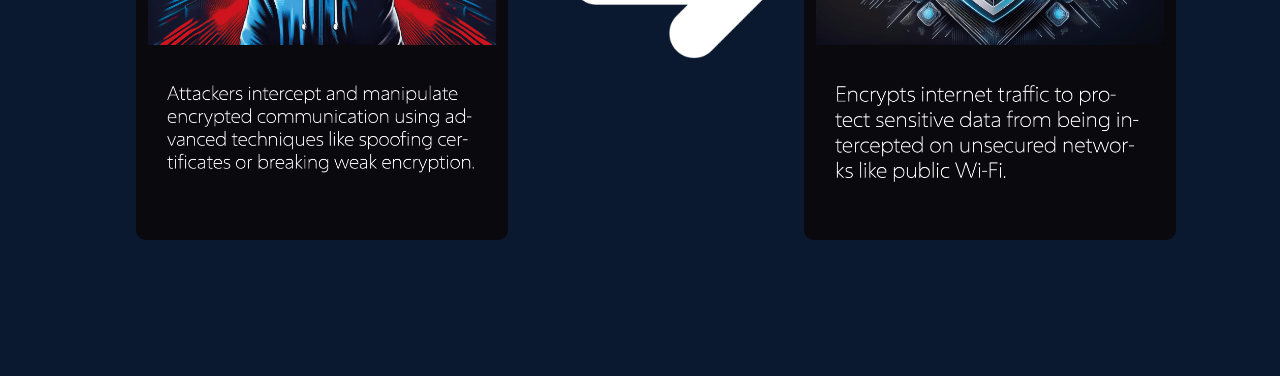
==== commit 66732e6a: "1" ====
--- a/cards/solution.html
+++ b/cards/solution.html
@@ -16,34 +16,196 @@
       <div class="page-header">
         <h1>Solution Cards</h1>
         <p class="cards-intro">Discover all the solution cards available in the game</p>
+        <br>
+        <p>Basic Threat Cards</p>
         <div class="header-decoration"></div>
       </div>
-      
-      <div class="cards-collection">
-        <div class="game-card">
-          <img src="../images/solutions/training.jpg" alt="Training Card">
-          <div class="card-details">
-            <h3>Security Training</h3>
-            <p>Train your teams on best cybersecurity practices.</p>
-            <div class="card-stats">
-              <span>Effectiveness: 3</span>
-              <span>Cost: 2</span>
-            </div>
-          </div>
-        </div>
-
-        <div class="game-card">
-          <img src="../images/solutions/backup.jpg" alt="Backup Card">
-          <div class="card-details">
-            <h3>Cloud Backup</h3>
-            <p>Protect your data with secure backups.</p>
-            <div class="card-stats">
-              <span>Effectiveness: 4</span>
-              <span>Cost: 3</span>
-            </div>
-          </div>
-        </div>
+
+      <div class="split-sections-container">
+        <section class="split-section">
+          <div class="content-left">
+            <img src="../assets/attack/8.png" alt="Image Gauche" />
+          </div>
+          <div class="content-center">
+            <img src="../assets/fleche-droite.png" alt="Flèche" class="arrow" />
+          </div>
+          <div class="content-right">
+            <img src="../assets/defense/5.png" alt="Image Droite" />
+          </div>
+        </section>
+
+        <section class="split-section">
+          <div class="content-left">
+            <img src="../assets/attack/10.png" alt="Image Gauche" />
+          </div>
+          <div class="content-center">
+            <img src="../assets/fleche-droite.png" alt="Flèche" class="arrow" />
+          </div>
+          <div class="content-right">
+            <img src="../assets/defense/7.png" alt="Image Droite" />
+          </div>
+        </section>
+
+        <section class="split-section">
+          <div class="content-left">
+            <img src="../assets/attack/16.png" alt="Image Gauche" />
+          </div>
+          <div class="content-center">
+            <img src="../assets/fleche-droite.png" alt="Flèche" class="arrow" />
+          </div>
+          <div class="content-right">
+            <img src="../assets/defense/14.png" alt="Image Droite" />
+          </div>
+        </section>
+
+        <section class="split-section">
+          <div class="content-left">
+            <img src="../assets/attack/17.png" alt="Image Gauche" />
+          </div>
+          <div class="content-center">
+            <img src="../assets/fleche-droite.png" alt="Flèche" class="arrow" />
+          </div>
+          <div class="content-right">
+            <img src="../assets/defense/13.png" alt="Image Droite" />
+          </div>
+        </section>
+
+        <section class="split-section">
+          <div class="content-left">
+            <img src="../assets/attack/18.png" alt="Image Gauche" />
+          </div>
+          <div class="content-center">
+            <img src="../assets/fleche-droite.png" alt="Flèche" class="arrow" />
+          </div>
+          <div class="content-right">
+            <img src="../assets/defense/10.png" alt="Image Droite" />
+          </div>
+        </section>
+
+        <section class="split-section">
+          <div class="content-left">
+            <img src="../assets/attack/1.png" alt="Image Gauche" />
+          </div>
+          <div class="content-center">
+            <img src="../assets/fleche-droite.png" alt="Flèche" class="arrow" />
+          </div>
+          <div class="content-right">
+            <img src="../assets/defense/2.png" alt="Image Droite" />
+          </div>
+        </section>
+
+        <section class="split-section">
+          <div class="content-left">
+            <img src="../assets/attack/8.png" alt="Image Gauche" />
+          </div>
+          <div class="content-center">
+            <img src="../assets/fleche-droite.png" alt="Flèche" class="arrow" />
+          </div>
+          <div class="content-right">
+            <img src="../assets/defense/27.png" alt="Image Droite" />
+          </div>
+        </section>
+
+        <section class="split-section">
+          <div class="content-left">
+            <img src="../assets/attack/3.png" alt="Image Gauche" />
+          </div>
+          <div class="content-center">
+            <img src="../assets/fleche-droite.png" alt="Flèche" class="arrow" />
+          </div>
+          <div class="content-right">
+            <img src="../assets/defense/3.png" alt="Image Droite" />
+          </div>
+        </section>
+
+        <section class="split-section">
+          <div class="content-left">
+            <img src="../assets/attack/7.png" alt="Image Gauche" />
+          </div>
+          <div class="content-center">
+            <img src="../assets/fleche-droite.png" alt="Flèche" class="arrow" />
+          </div>
+          <div class="content-right">
+            <img src="../assets/defense/6.png" alt="Image Droite" />
+          </div>
+        </section>
+      </div>
+
+      <p>Difficult Threat Cards</p>
+
+      <div class="split-sections-container">
+        <section class="split-section">
+          <div class="content-left">
+            <img src="../assets/attack/9.png" alt="Image Gauche" />
+          </div>
+          <div class="content-center">
+            <img src="../assets/fleche-droite.png" alt="Flèche" class="arrow" />
+          </div>
+          <div class="content-right">
+            <img src="../assets/defense/5.png" alt="Image Droite" />
+          </div>
+        </section>
+
+        <section class="split-section">
+          <div class="content-left">
+            <img src="../assets/attack/12.png" alt="Image Gauche" />
+          </div>
+          <div class="content-center">
+            <img src="../assets/fleche-droite.png" alt="Flèche" class="arrow" />
+          </div>
+          <div class="content-right">
+            <img src="../assets/defense/25.png" alt="Image Droite" />
+          </div>
+        </section>
+
+        <section class="split-section">
+          <div class="content-left">
+            <img src="../assets/attack/13.png" alt="Image Gauche" />
+          </div>
+          <div class="content-center">
+            <img src="../assets/fleche-droite.png" alt="Flèche" class="arrow" />
+          </div>
+          <div class="content-right">
+            <img src="../assets/defense/2.png" alt="Image Droite" />
+          </div>
+        </section>
+
+        <section class="split-section">
+          <div class="content-left">
+            <img src="../assets/attack/14.png" alt="Image Gauche" />
+          </div>
+          <div class="content-center">
+            <img src="../assets/fleche-droite.png" alt="Flèche" class="arrow" />
+          </div>
+          <div class="content-right">
+            <img src="../assets/defense/20.png" alt="Image Droite" />
+          </div>
+        </section>
+
+        <section class="split-section">
+          <div class="content-left">
+            <img src="../assets/attack/15.png" alt="Image Gauche" />
+          </div>
+          <div class="content-center">
+            <img src="../assets/fleche-droite.png" alt="Flèche" class="arrow" />
+          </div>
+          <div class="content-right">
+            <img src="../assets/defense/11.png" alt="Image Droite" />
+          </div>
+        </section>
+
+        <section class="split-section">
+          <div class="content-left">
+            <img src="../assets/attack/11.png" alt="Image Gauche" />
+          </div>
+          <div class="content-center">
+            <img src="../assets/fleche-droite.png" alt="Flèche" class="arrow" />
+          </div>
+          <div class="content-right">
+            <img src="../assets/defense/7.png" alt="Image Droite" />
+          </div>
+        </section>
       </div>
     </section>
   </body>
-</html>
+</html>--- a/style.css
+++ b/style.css
@@ -35,7 +35,7 @@
     padding: 4rem 2rem;
     max-width: 1200px;
     margin: 0 auto;
-    gap: 4rem;
+    gap: 1rem;
 }
 
 .split-section.reverse {
@@ -88,6 +88,11 @@
 }
 
 .content-left img, .content-right img {
+    width: 100%;
+    border-radius: 10px;
+}
+
+.content-right img{
     width: 100%;
     border-radius: 10px;
 }
@@ -935,69 +940,57 @@
     }
 }
 
-/* Responsive pour la section 1 */
+/* Responsive pour la section split-section */
 @media (max-width: 768px) {
     .split-section {
-        flex-direction: column; /* Change la direction en colonne */
-        padding: 2rem 1rem; /* Ajuste le padding */
-        gap: 2rem; /* Réduit l'espace entre les éléments */
-    }
-
-    .content-left {
-        flex: none; 
-        width: 100%; 
-    }
-
-    .content-right {
-        flex: none; 
-        width: 100%; 
-    }
-
-    .content-left img {
-        max-width: 100%; 
-        height: auto; 
-    }
-
-    .intro-text {
-        font-size: 1.2rem; /* Réduit la taille du texte d'introduction */
-    }
-
-    .detail-text {
-        font-size: 1rem; /* Réduit la taille du texte de détail */
-    }
-
-    .cta-button {
-        font-size: 1rem; /* Ajuste la taille du bouton */
-        padding: 0.8rem 1.5rem; /* Ajuste le padding du bouton */
+        display: flex;
+        flex-direction: row;
+        align-items: center;
+        padding: 1rem;
+        gap: 1rem;
+    }
+
+    .content-left, .content-right {
+        flex: 1;
+        max-width: 45%;
+    }
+
+    .content-center {
+        flex: 0;
+        margin: 0;
+    }
+
+    .arrow img {
+        width: 40px;
     }
 }
 
 .image-arrow-container {
     display: flex;
-    align-items: center; /* Centre verticalement les éléments */
-    justify-content: center; /* Centre horizontalement les éléments */
-    gap: 2rem; /* Espace entre les éléments */
-    padding: 2rem; /* Ajoute du padding autour du conteneur */
+    align-items: center;
+    justify-content: center;
+    gap: 2rem;
+    padding: 2rem;
 }
 
 .image-left, .image-right {
-    flex: 1; /* Permet aux images de prendre une largeur égale */
-    max-width: 200px; /* Limite la largeur des images */
+    flex: 1;
+    max-width: 200px;
 }
 
 .arrow {
-    flex: 0; /* La flèche ne prend pas de place supplémentaire */
+    flex: 0;
 }
 
 .arrow img {
-    width: 50px; /* Ajustez la taille de la flèche */
-    height: auto; /* Maintient le ratio d'aspect */
+    width: 50px;
+    height: auto;
 }
 
 .image-left img, .image-right img {
-    width: 100%; /* Les images prennent toute la largeur de leur conteneur */
-    height: auto; /* Maintient le ratio d'aspect */
-    border-radius: 10px; /* Arrondit les bords des images */
+    width: 100%;
+    height: auto;
+    border-radius: 10px;
 }
 
 
@@ -1007,4 +1000,77 @@
     align-items: center;
     justify-content: center;
 
+}
+
+
+
+
+/* Ajoutez cette règle dans votre fichier CSS */
+.content-center {
+    display: flex;
+    justify-content: center;
+    flex: 0;
+    margin: 0 1rem;
+}
+
+.split-section {
+    display: flex;
+    align-items: center;
+    padding: 4rem 2rem;
+    max-width: 1200px;
+    margin: 0 auto;
+    gap: 1rem;
+}
+
+.split-section.reverse {
+    flex-direction: row-reverse;
+}
+
+.content-left, .content-right {
+    flex: 1;
+}
+
+.content-center {
+    display: flex;
+    justify-content: center;
+    flex: 0;
+    margin: 0 1rem;
+}
+
+.arrow img {
+    width: 50px;
+    height: auto;
+}
+
+.arrow{
+    height: 200px;
+}
+
+@media (max-width: 768px) {
+    .split-section {
+        display: flex;
+        flex-direction: row;
+        align-items: center;
+        padding: 1rem;
+        gap: 1rem;
+    }
+
+    .content-left, .content-right {
+        flex: 1;
+        max-width: 45%;
+    }
+
+    .content-center {
+        flex: 0;
+        margin: 0;
+    }
+
+    .arrow img {
+        width: 40px;
+    }
+
+    .arrow{
+        width: 50%;
+        height: 50%;
+    }
 }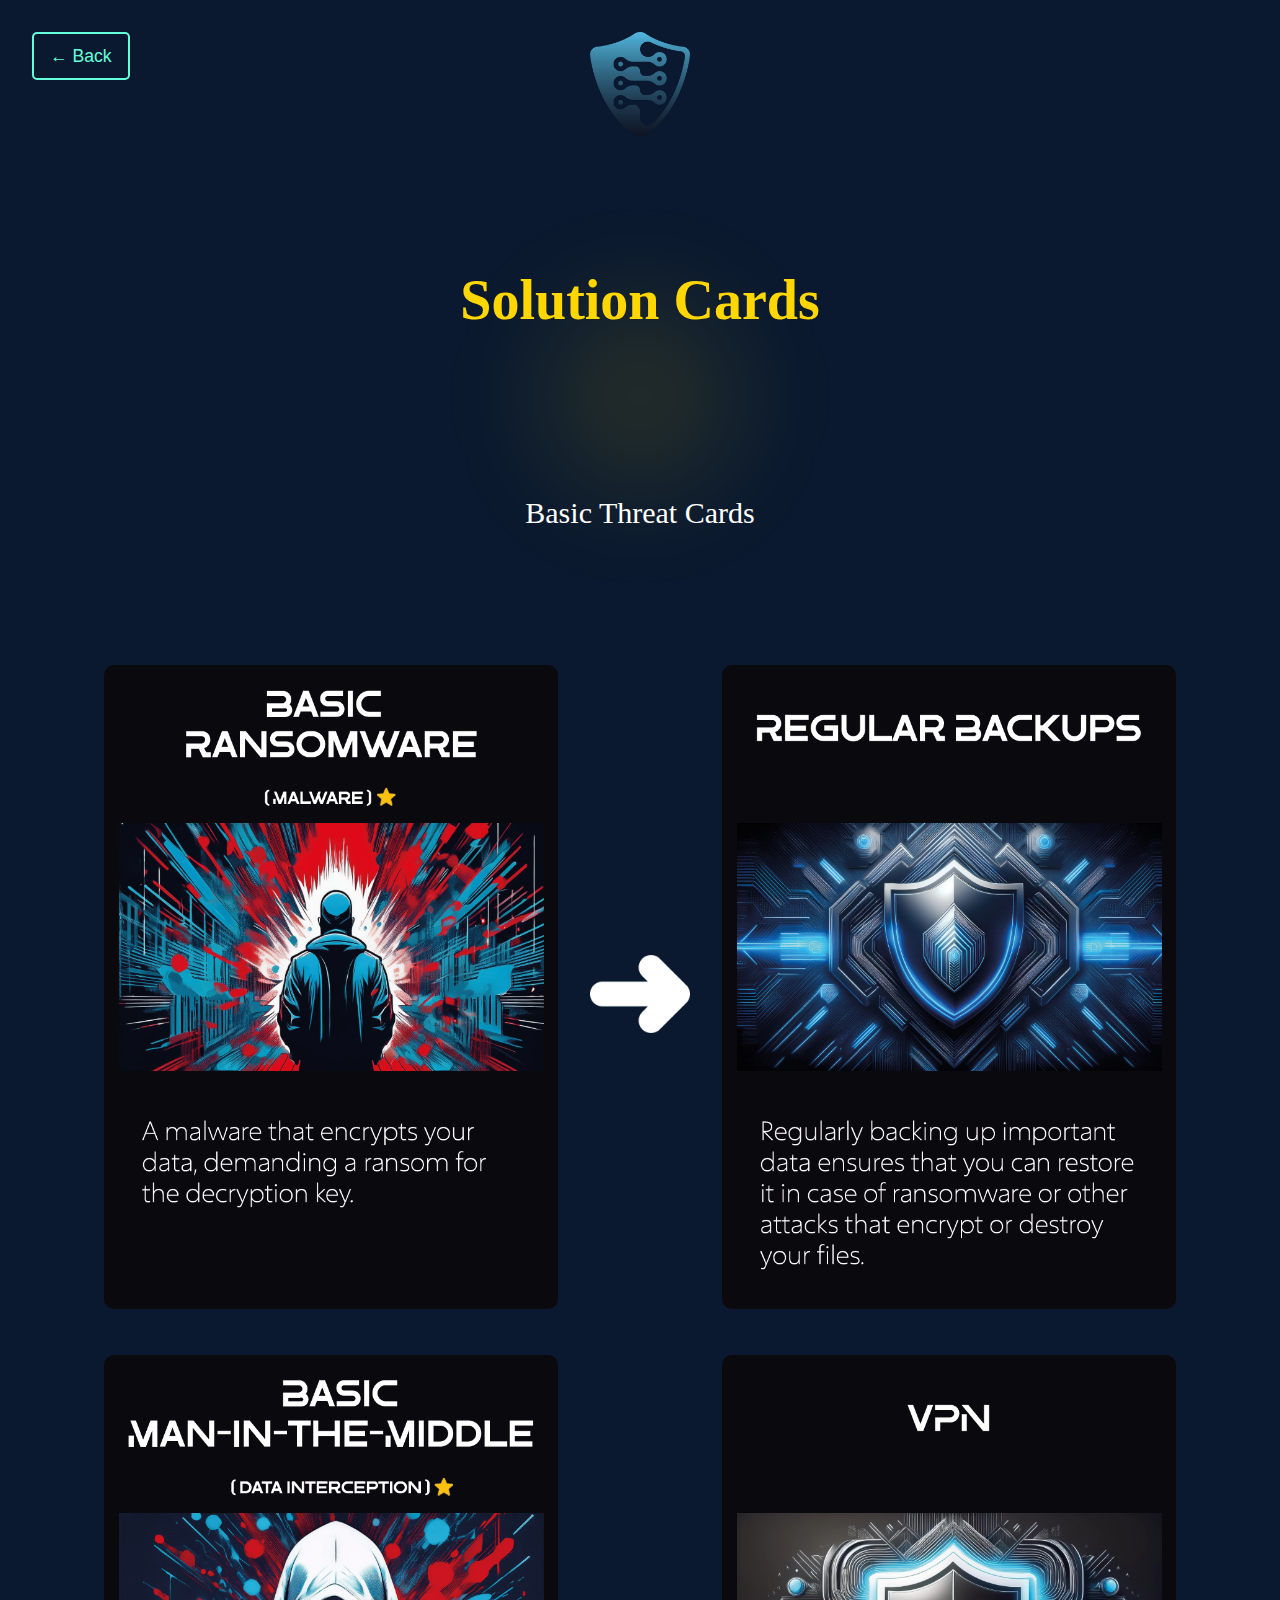
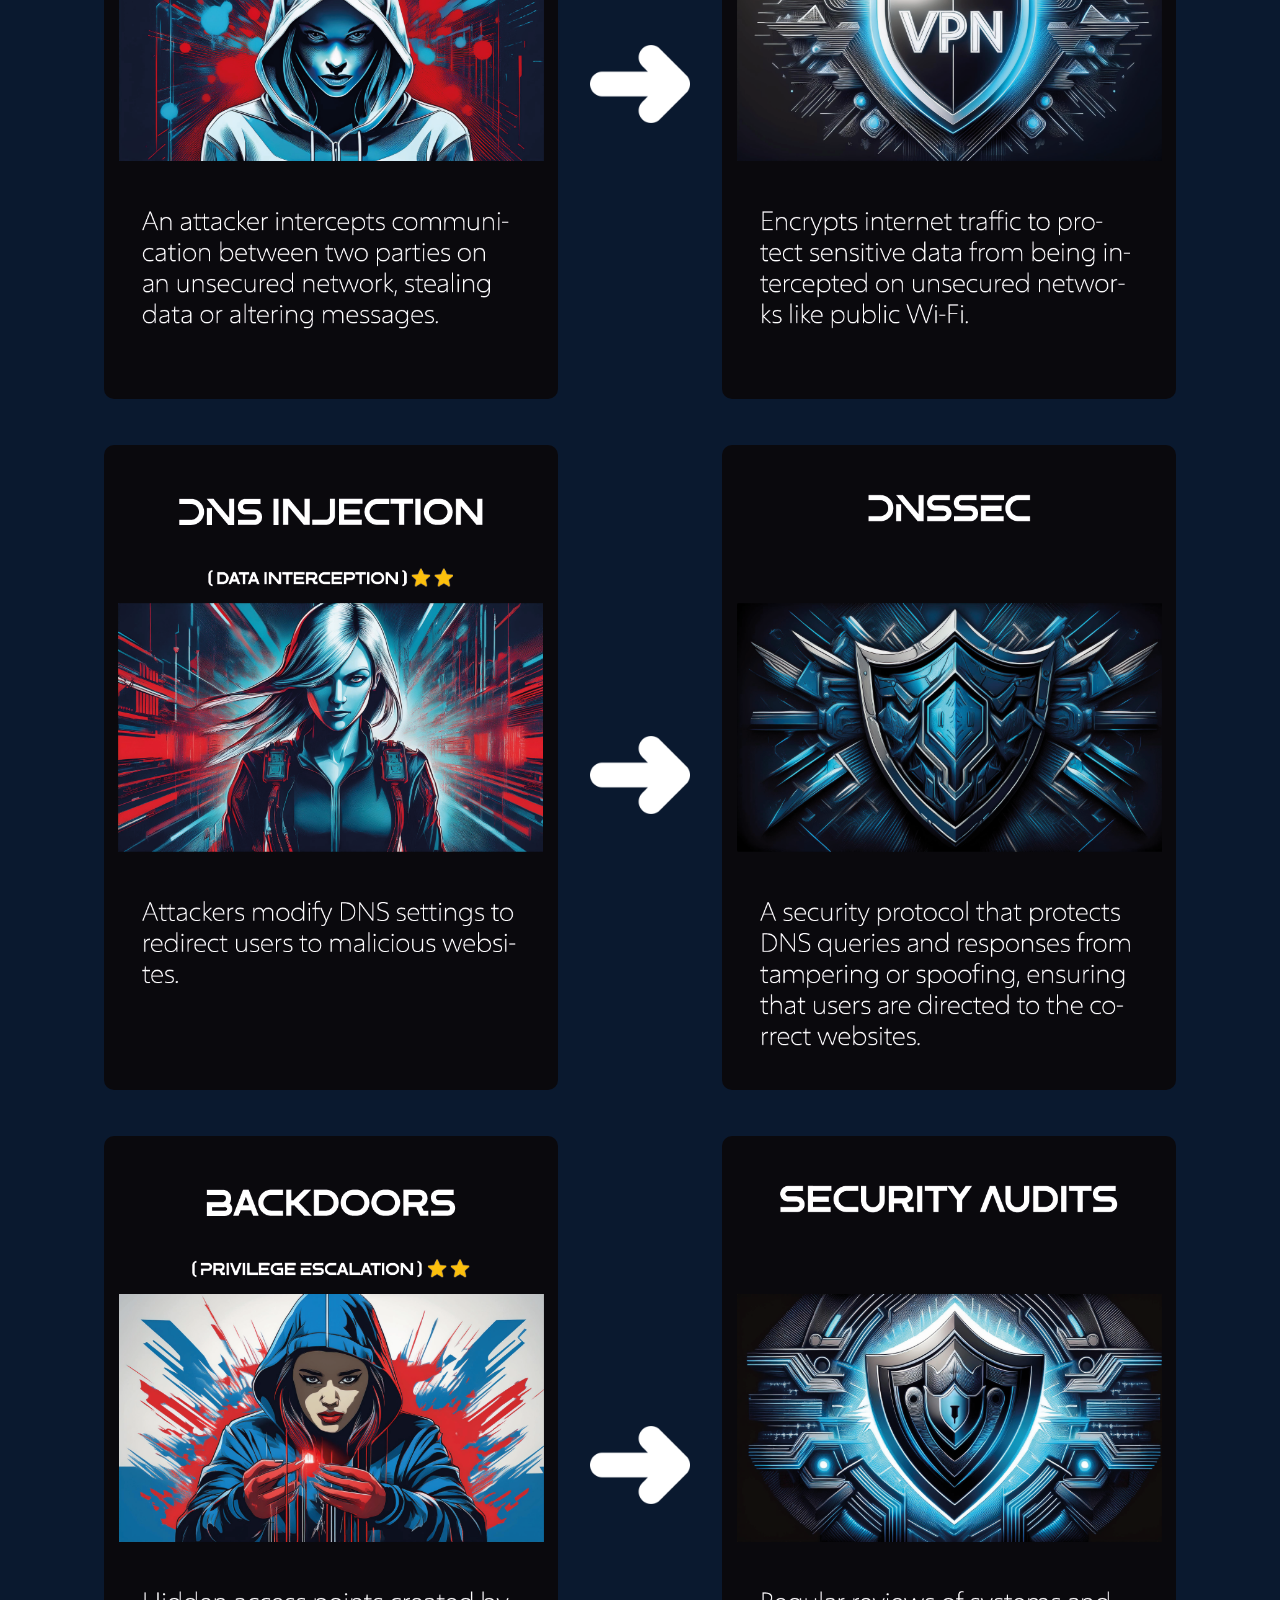
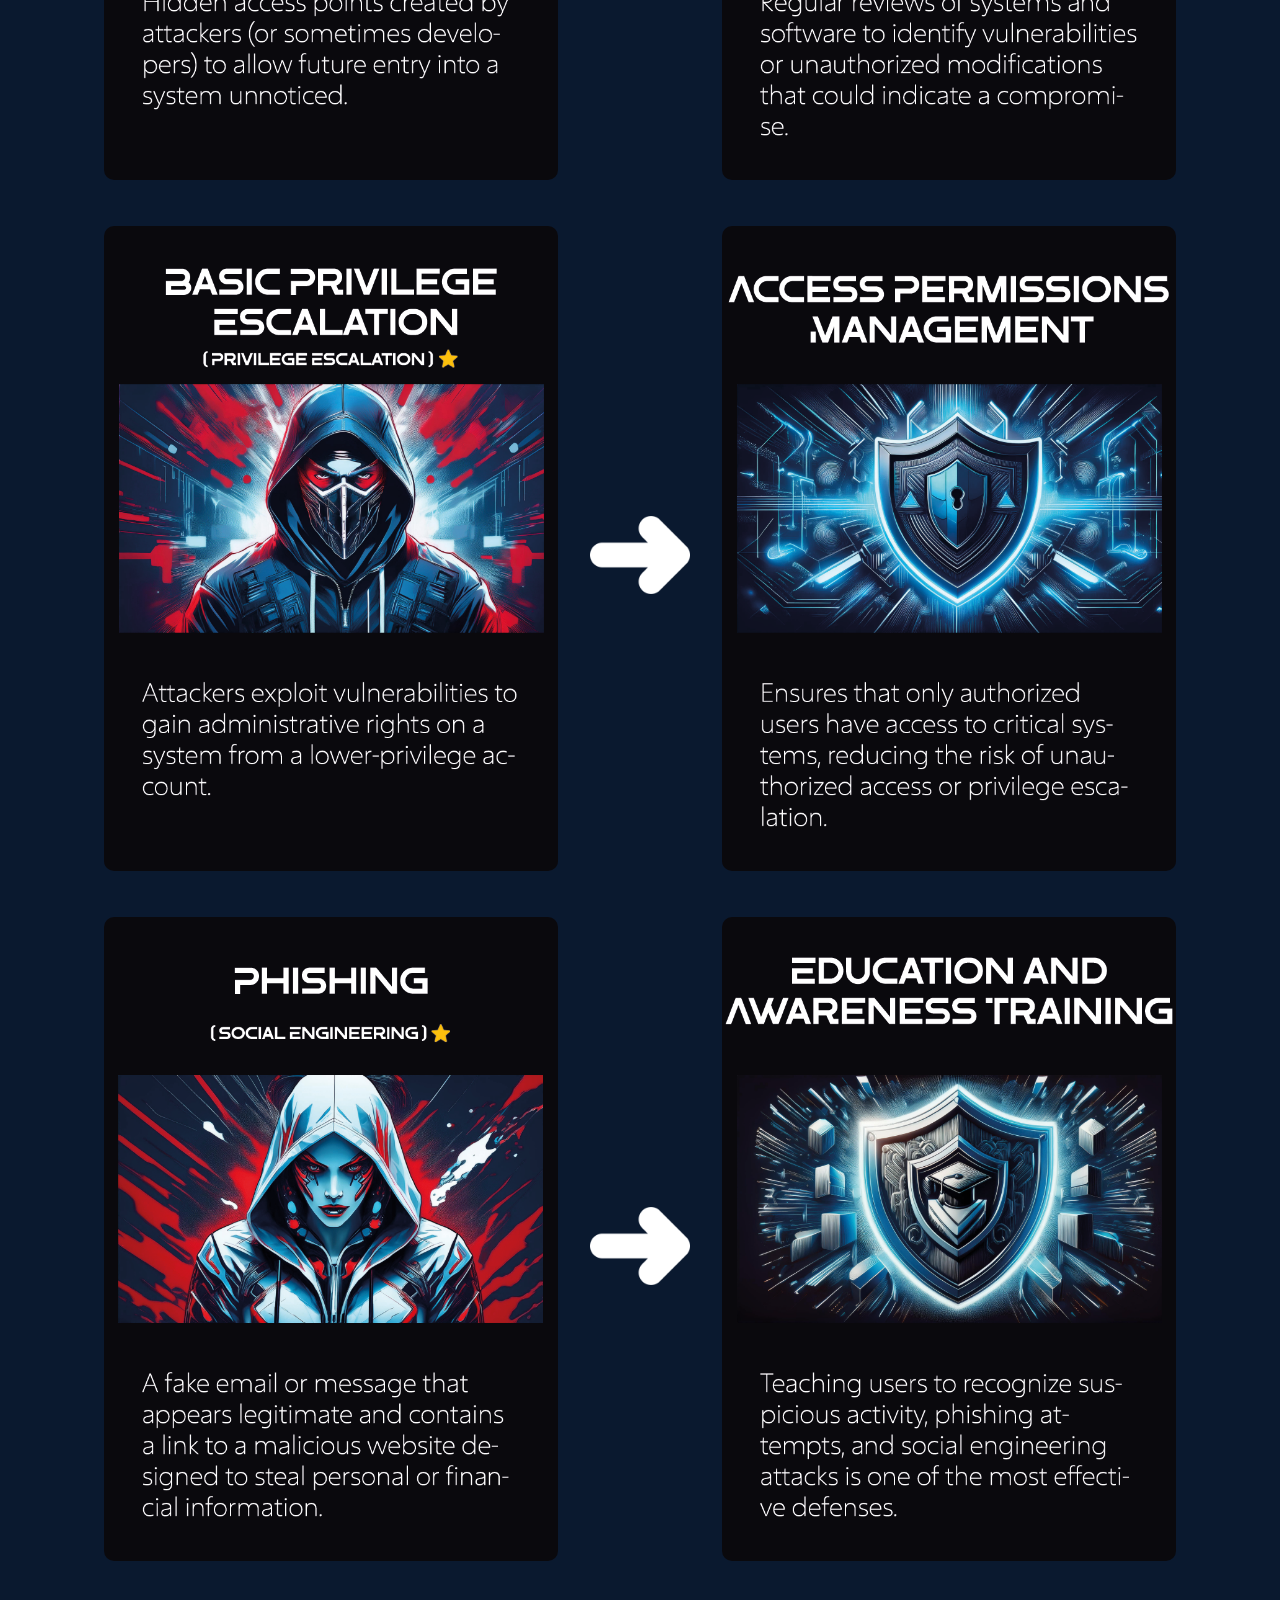
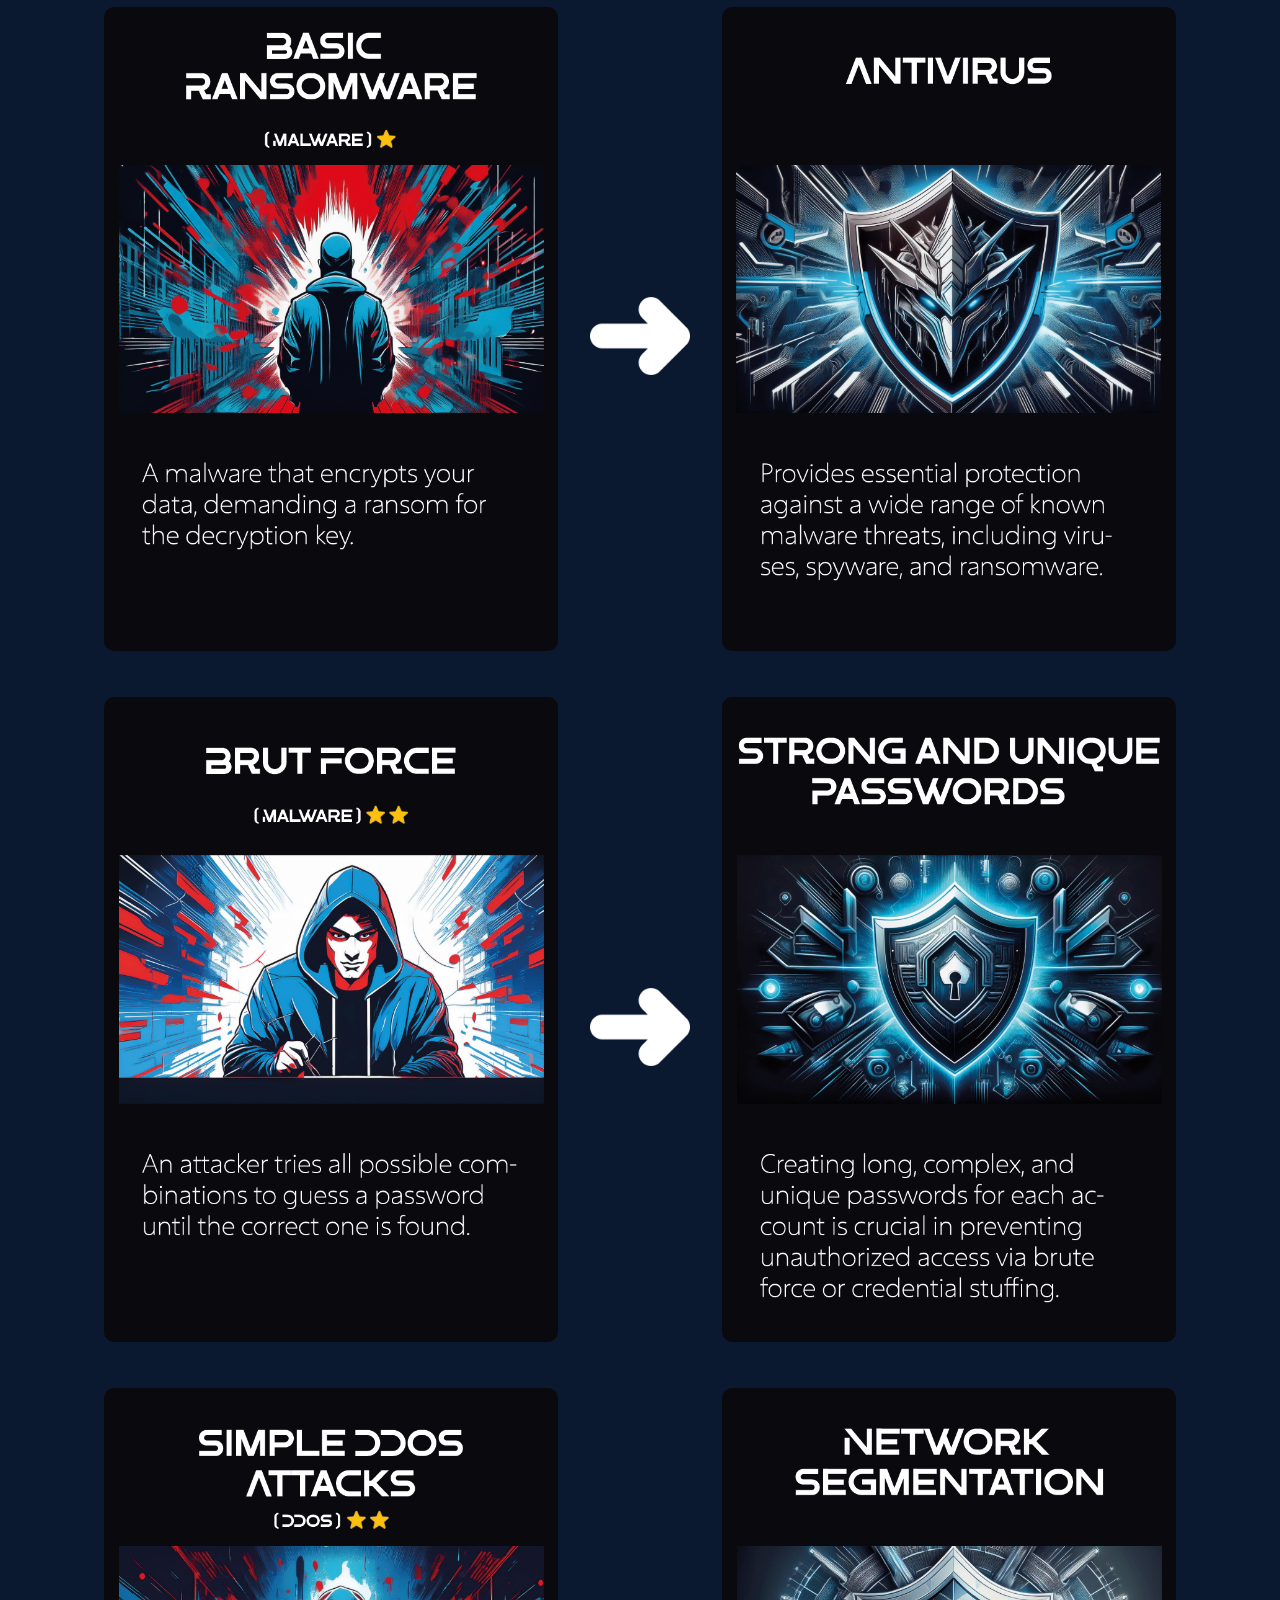
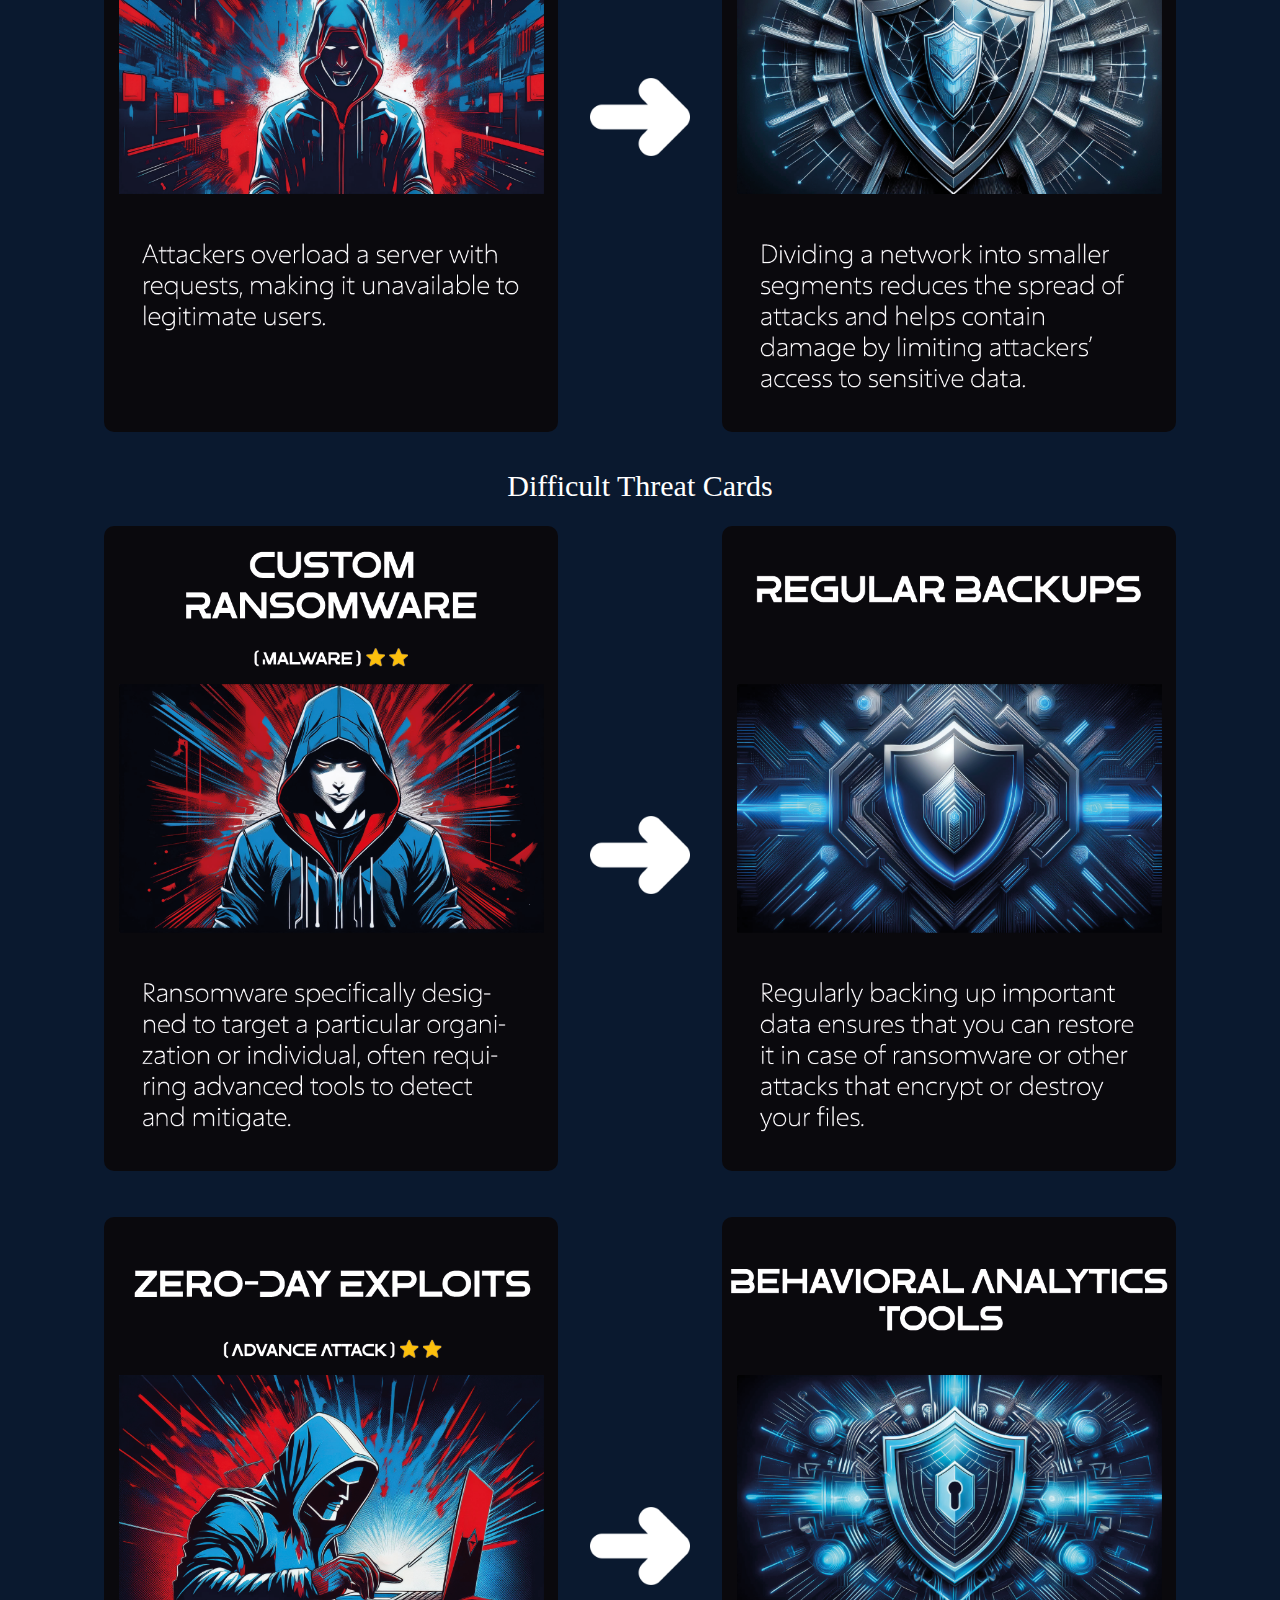
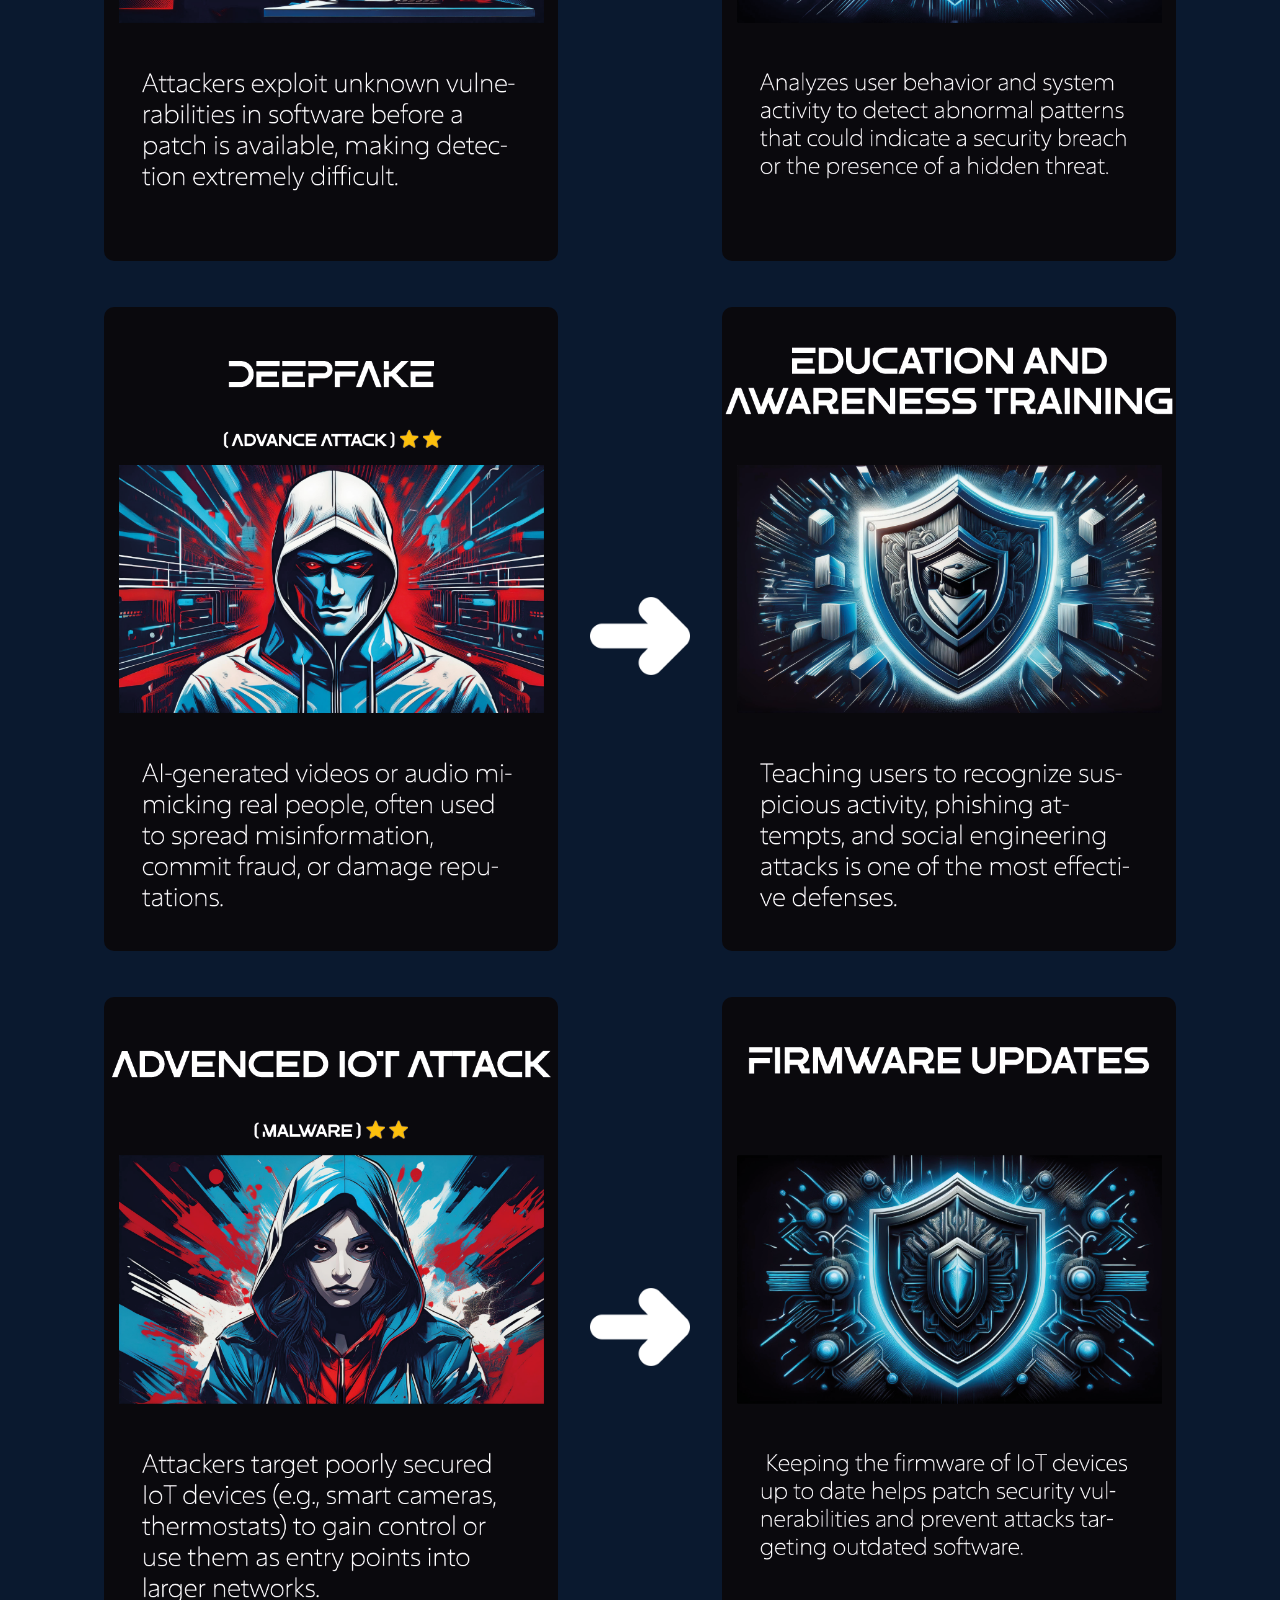
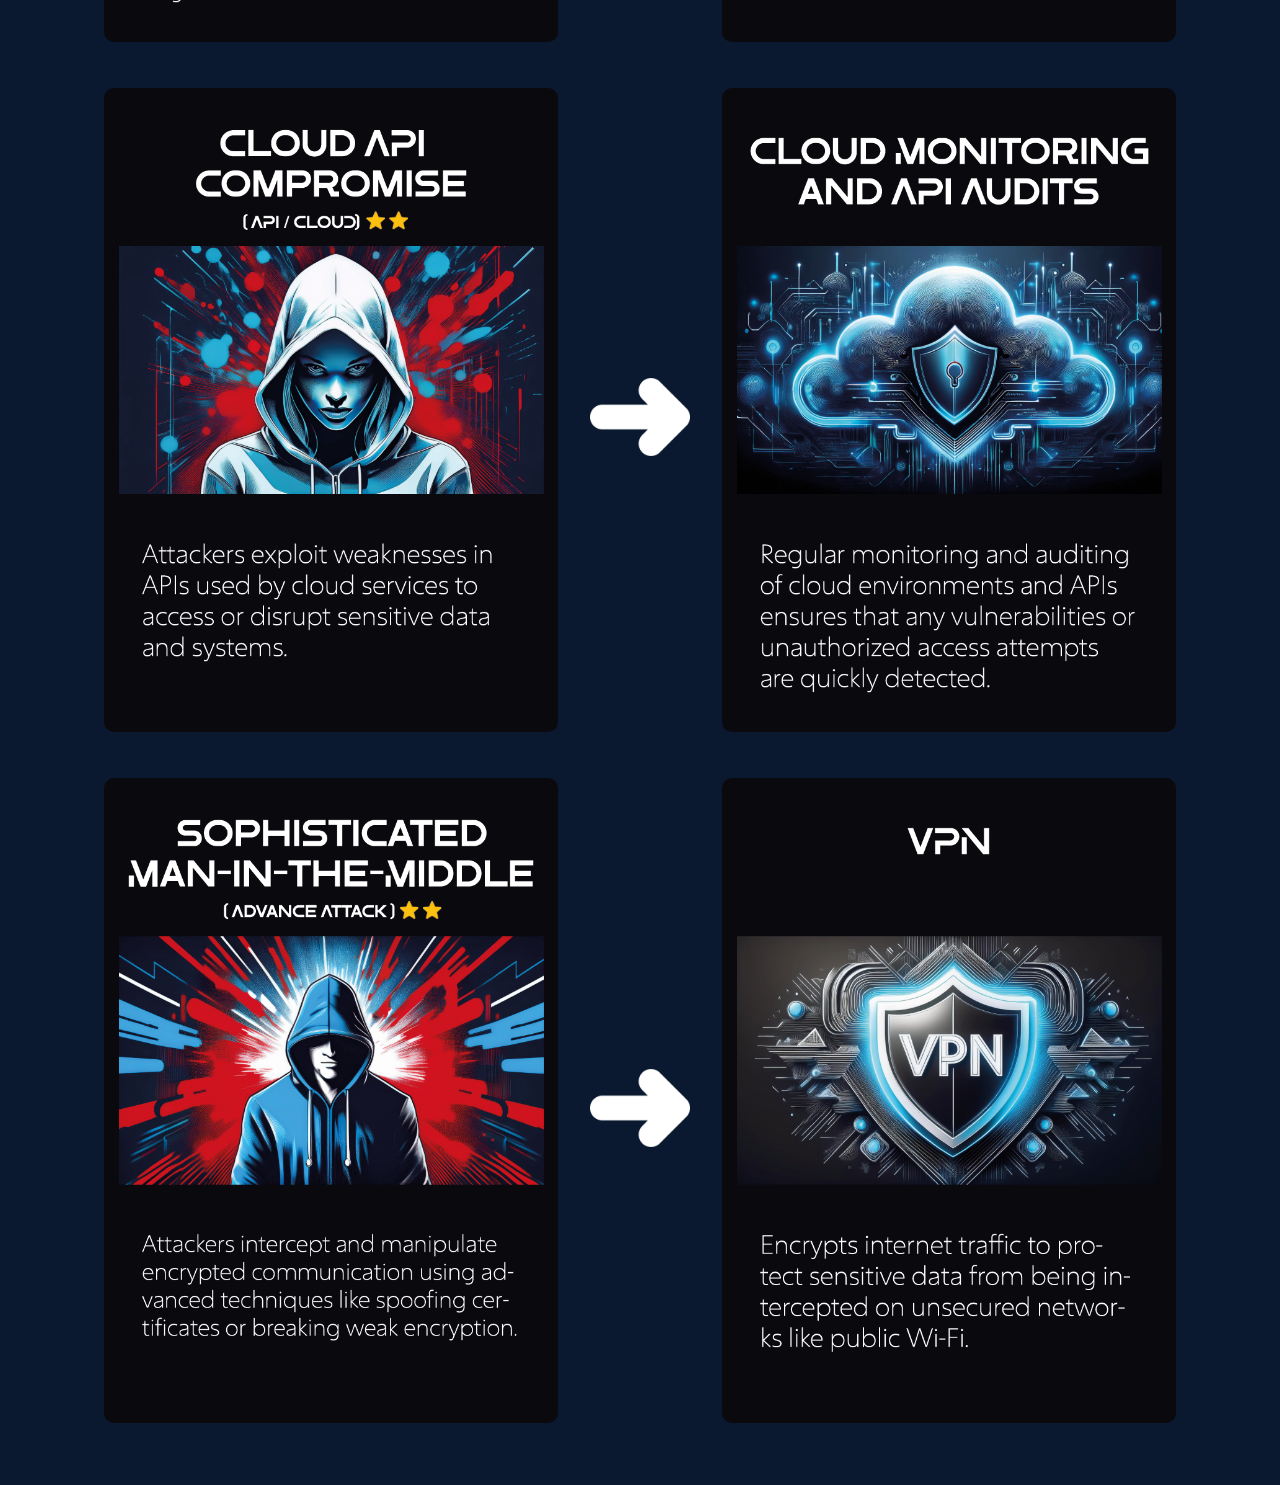
==== commit 69690a0a: "6" ====
--- a/cards/solution.html
+++ b/cards/solution.html
@@ -22,12 +22,12 @@
       </div>
 
       <div class="split-sections-container">
-        <section class="split-section">
+        <section class="split-section solution-section">
           <div class="content-left">
             <img src="../assets/attack/8.png" alt="Image Gauche" />
           </div>
           <div class="content-center">
-            <img src="../assets/fleche-droite.png" alt="Flèche" class="arrow" />
+            <img src="../assets/fleche-droite.png" alt="Flèche" class="arrow small-arrow" />
           </div>
           <div class="content-right">
             <img src="../assets/defense/5.png" alt="Image Droite" />
--- a/style.css
+++ b/style.css
@@ -515,13 +515,13 @@
     cursor: pointer;
 }
 
+.cards-page.solution {
+    font-size: 30px;
+    font-family:Georgia, 'Times New Roman', Times, serif;}
+
 .cta-button:hover {
     background: rgba(100, 255, 218, 0.1);
     transform: translateY(-3px);
-}
-
-.content-left {
-    padding: 2rem;
 }
 
 .intro-text {
@@ -1016,7 +1016,7 @@
 .split-section {
     display: flex;
     align-items: center;
-    padding: 4rem 2rem;
+    padding: 1rem 2rem;
     max-width: 1200px;
     margin: 0 auto;
     gap: 1rem;
@@ -1043,7 +1043,7 @@
 }
 
 .arrow{
-    height: 200px;
+    height: 100px;
 }
 
 @media (max-width: 768px) {
@@ -1051,7 +1051,6 @@
         display: flex;
         flex-direction: row;
         align-items: center;
-        padding: 1rem;
         gap: 1rem;
     }
 
@@ -1073,4 +1072,51 @@
         width: 50%;
         height: 50%;
     }
+}
+
+/* Styles pour mobile */
+@media (max-width: 768px) {
+  .split-section {
+    flex-direction: column; /* Aligne le contenu en colonne */
+    text-align: center; /* Centre le texte */
+  }
+
+  .content-left, .content-right {
+    width: 100%; /* Prend toute la largeur */
+    margin-bottom: 20px; /* Ajoute un espace entre les sections */
+  }
+
+  .intro-text, .detail-text {
+    width: 100%; /* Augmente la largeur du texte à 100% */
+    margin: 0 auto; /* Centre le texte */
+    font-size: 1.1em; /* Ajuste la taille de la police si nécessaire */
+    line-height: 1.5; /* Améliore la lisibilité */
+  }
+
+  .content-right {
+    margin-top: 10px; /* Ajoute un espace au-dessus de l'image */
+  }
+
+  .cta-button {
+    display: block; /* Affiche le bouton en bloc */
+    margin: 10px auto 0; /* Centre le bouton et ajoute un espace au-dessus */
+    padding: 10px 20px; /* Ajoute du padding */
+    font-size: 1.2em; /* Augmente la taille de la police */
+  }
+}
+
+/* Ajoutez cette règle dans votre fichier style.css */
+@media (max-width: 768px) {
+    .split-section {
+        flex-direction: row; /* Aligne le contenu en ligne */
+        justify-content: space-between; /* Espace entre les images */
+    }
+
+    .content-left, .content-right {
+        width: 48%; /* Ajuste la largeur pour permettre un espacement */
+    }
+
+    .content-center {
+        display: block; /* Affiche la flèche pour la page de solution */
+    }
 }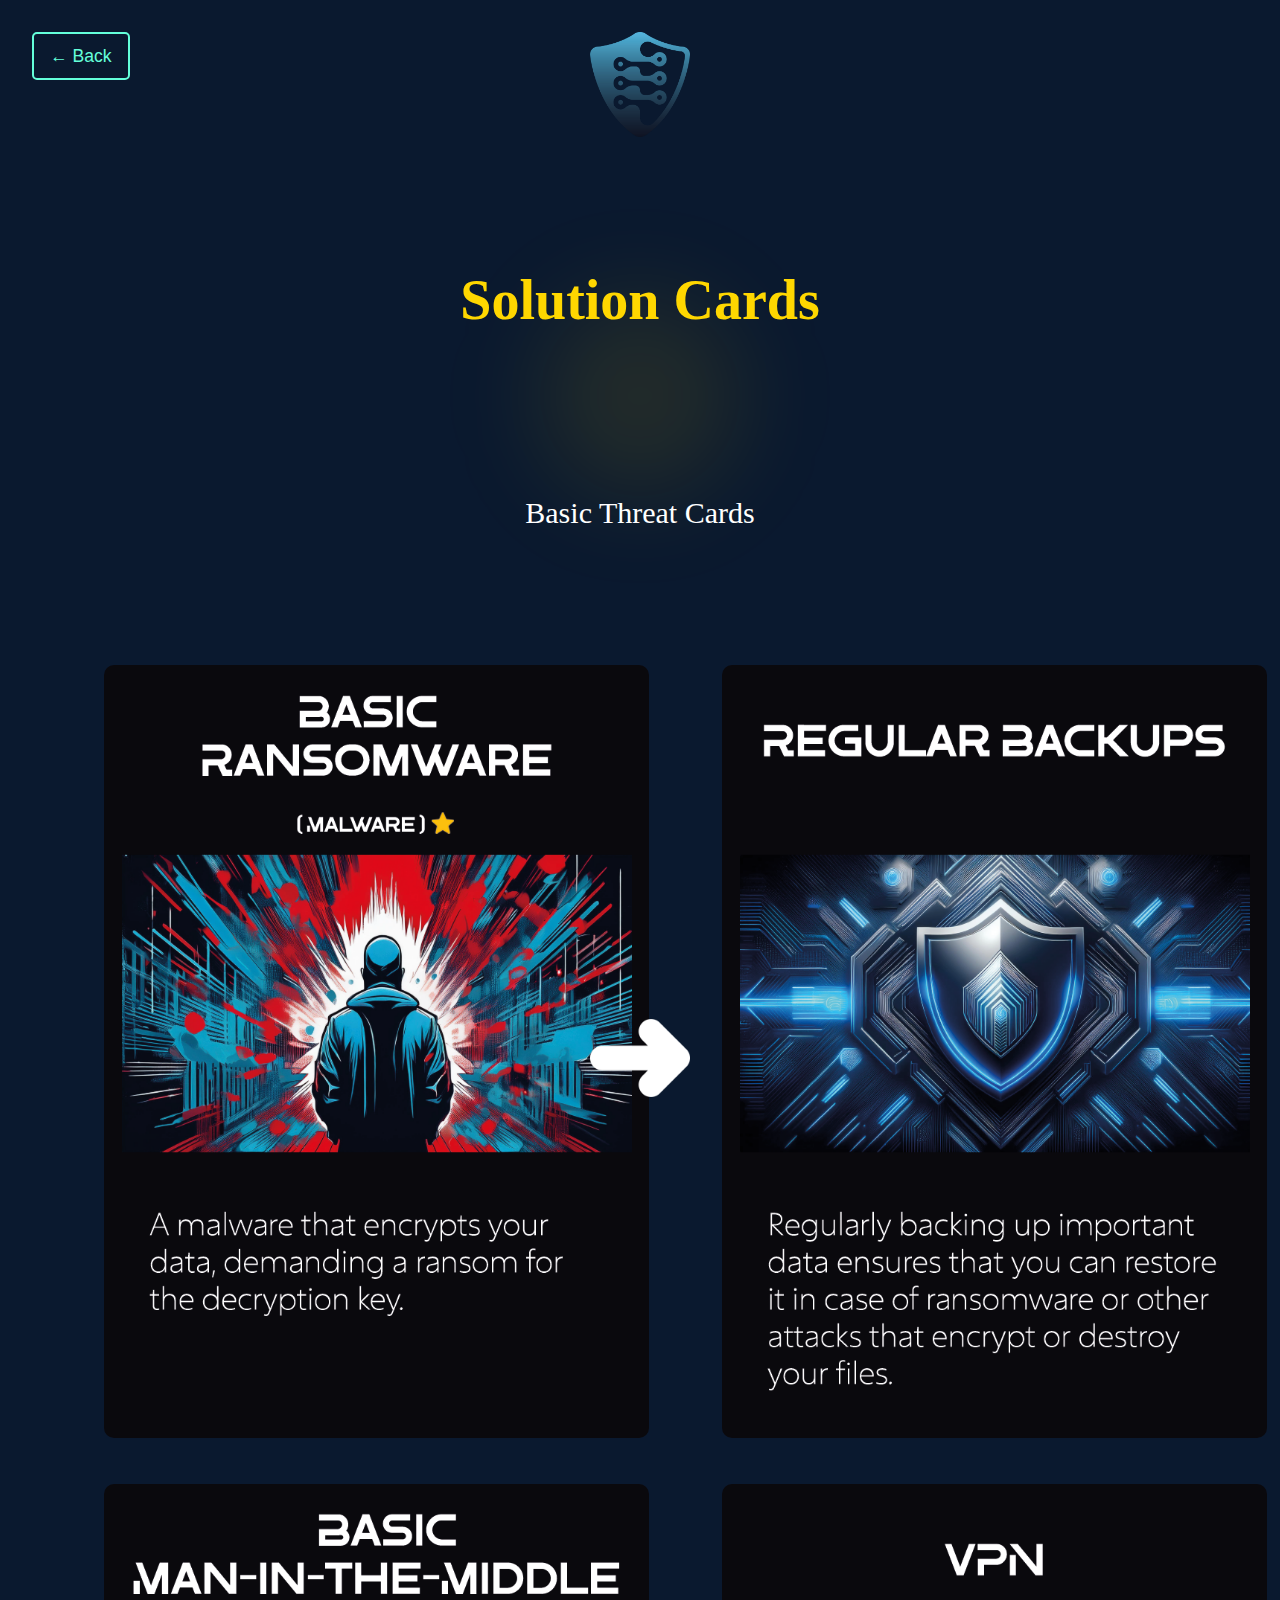
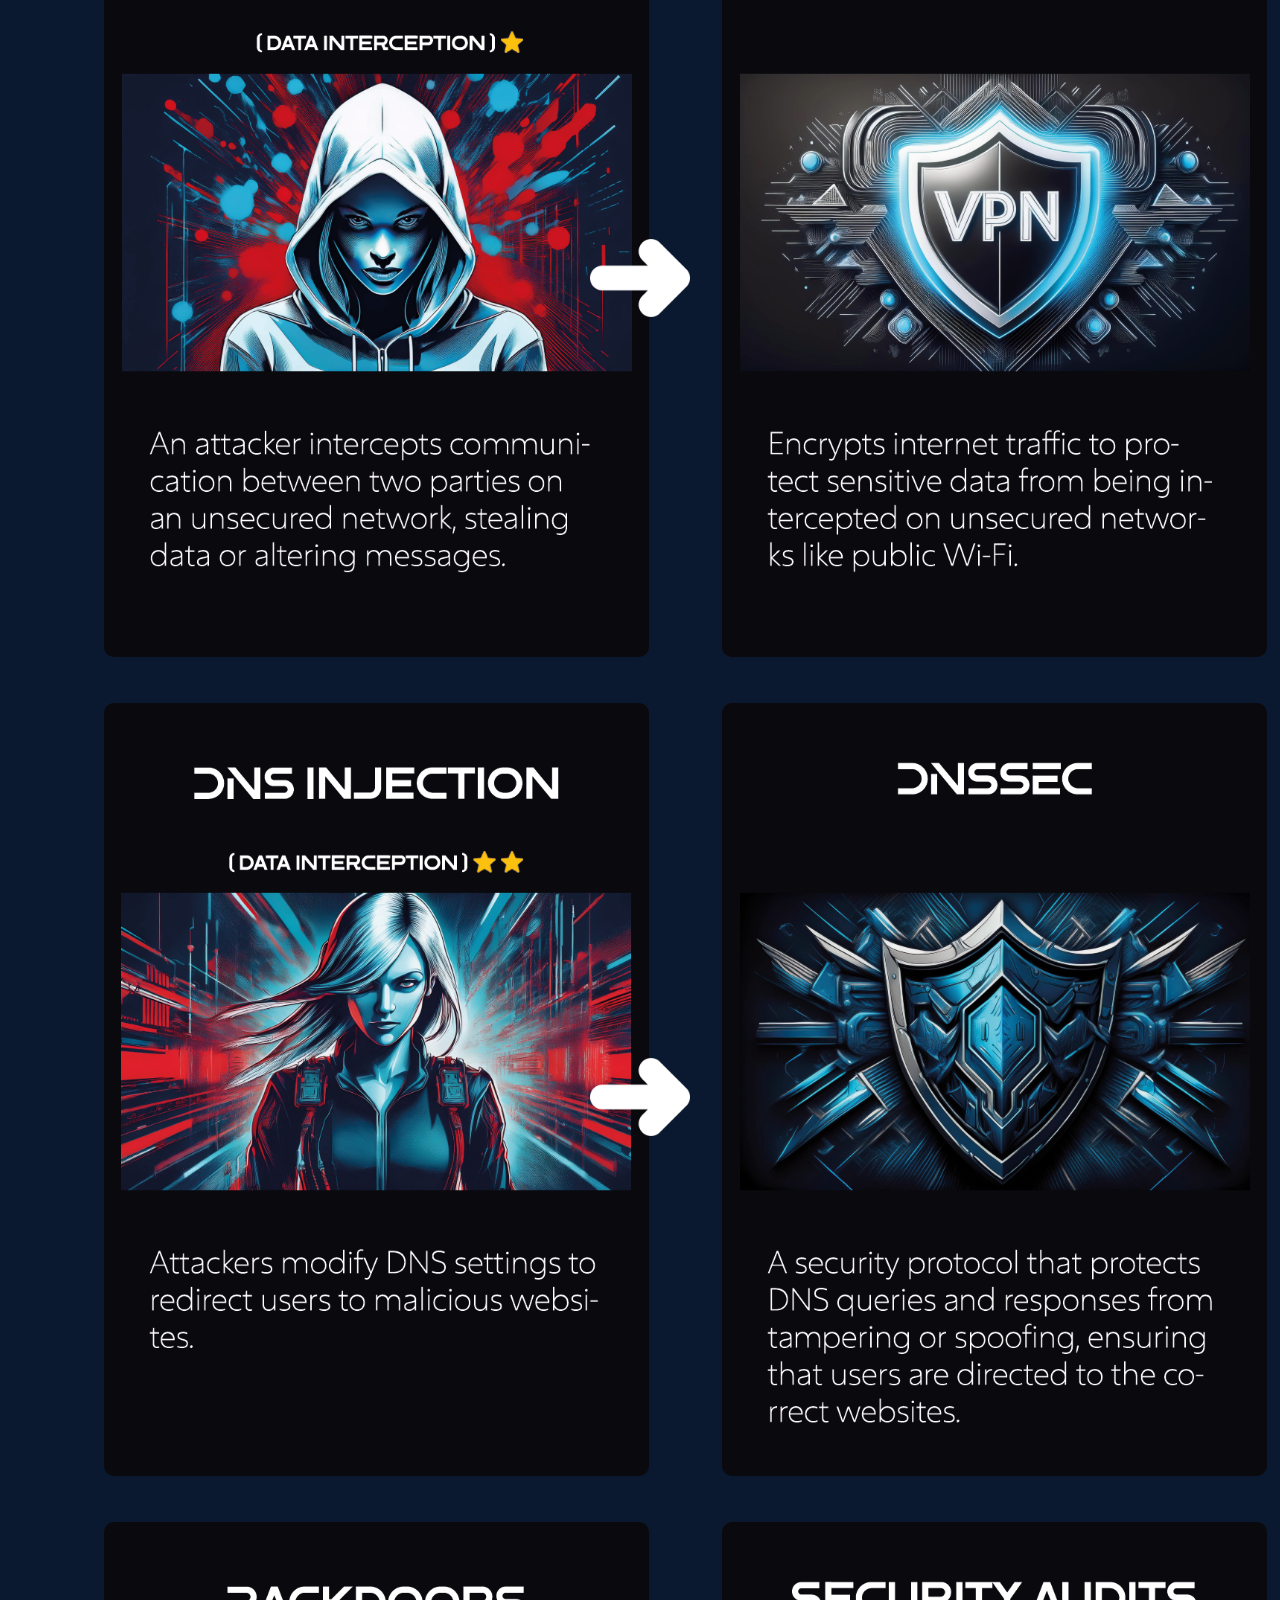
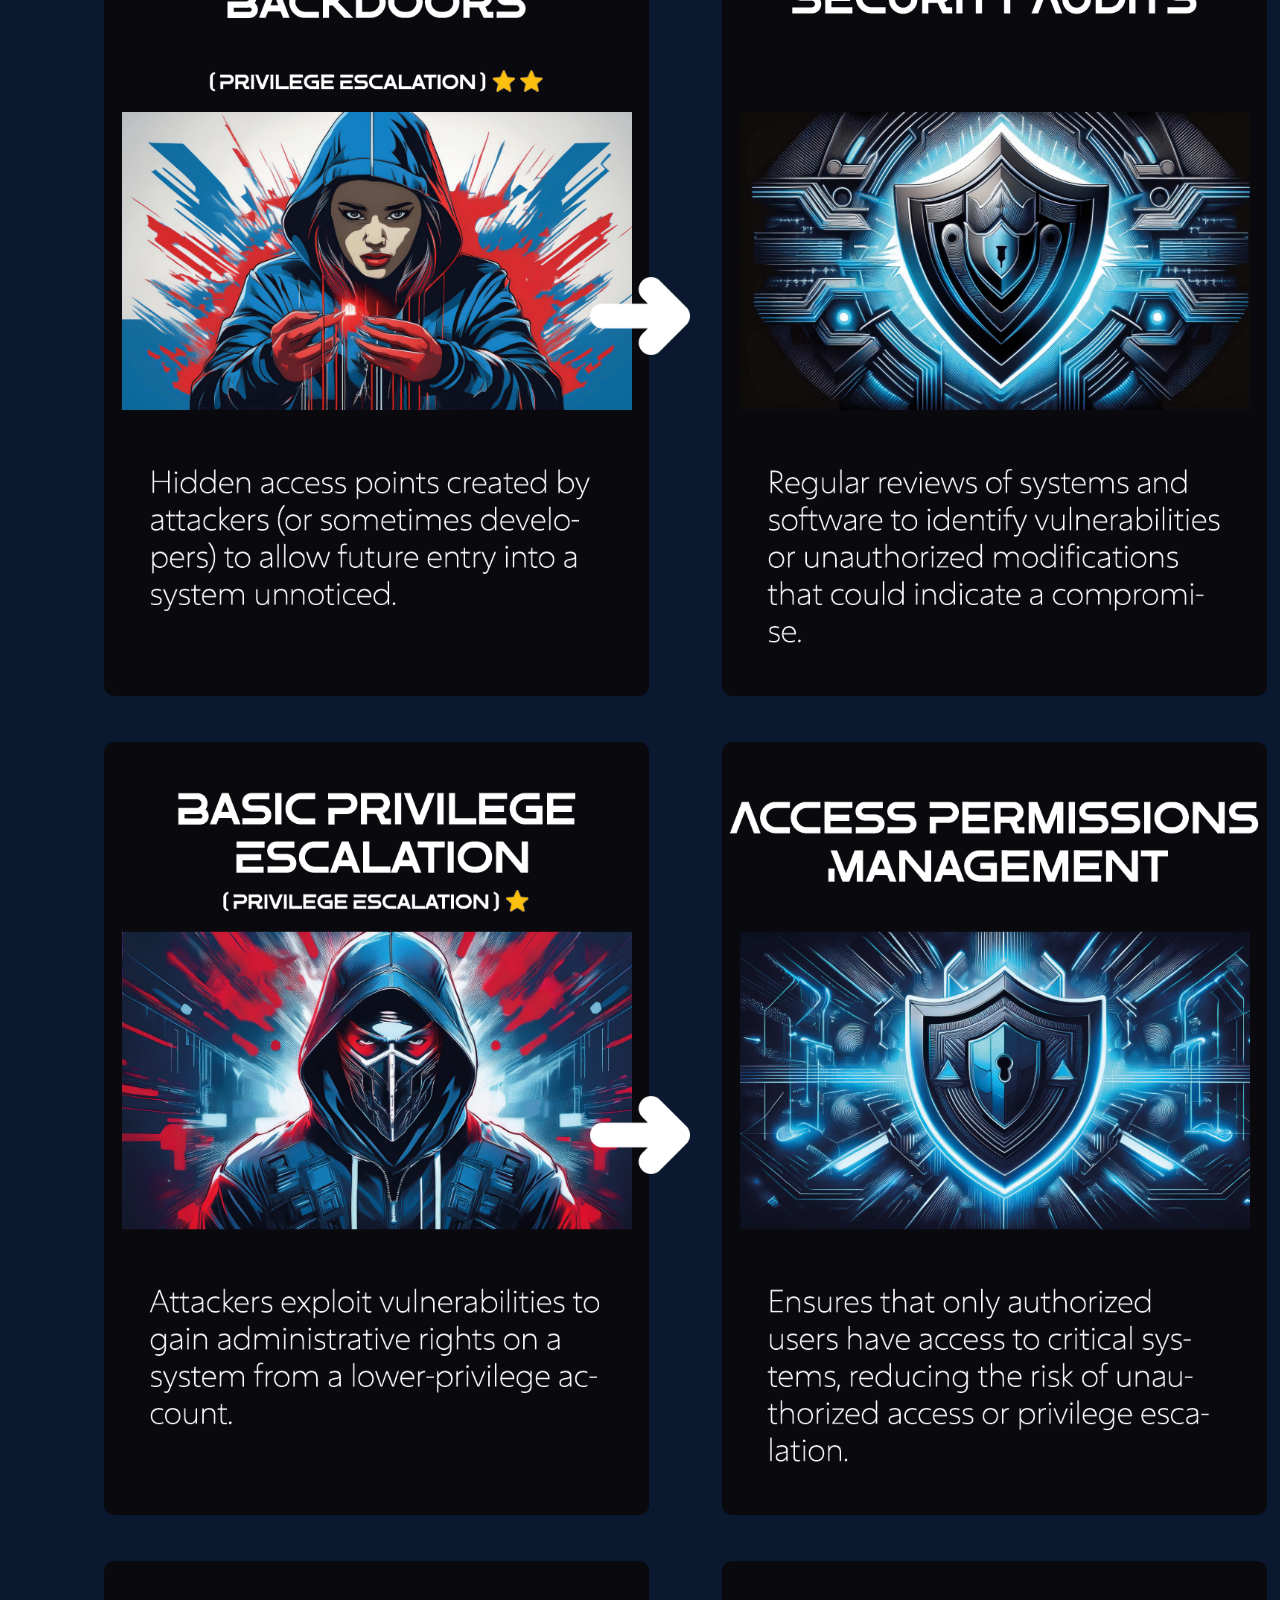
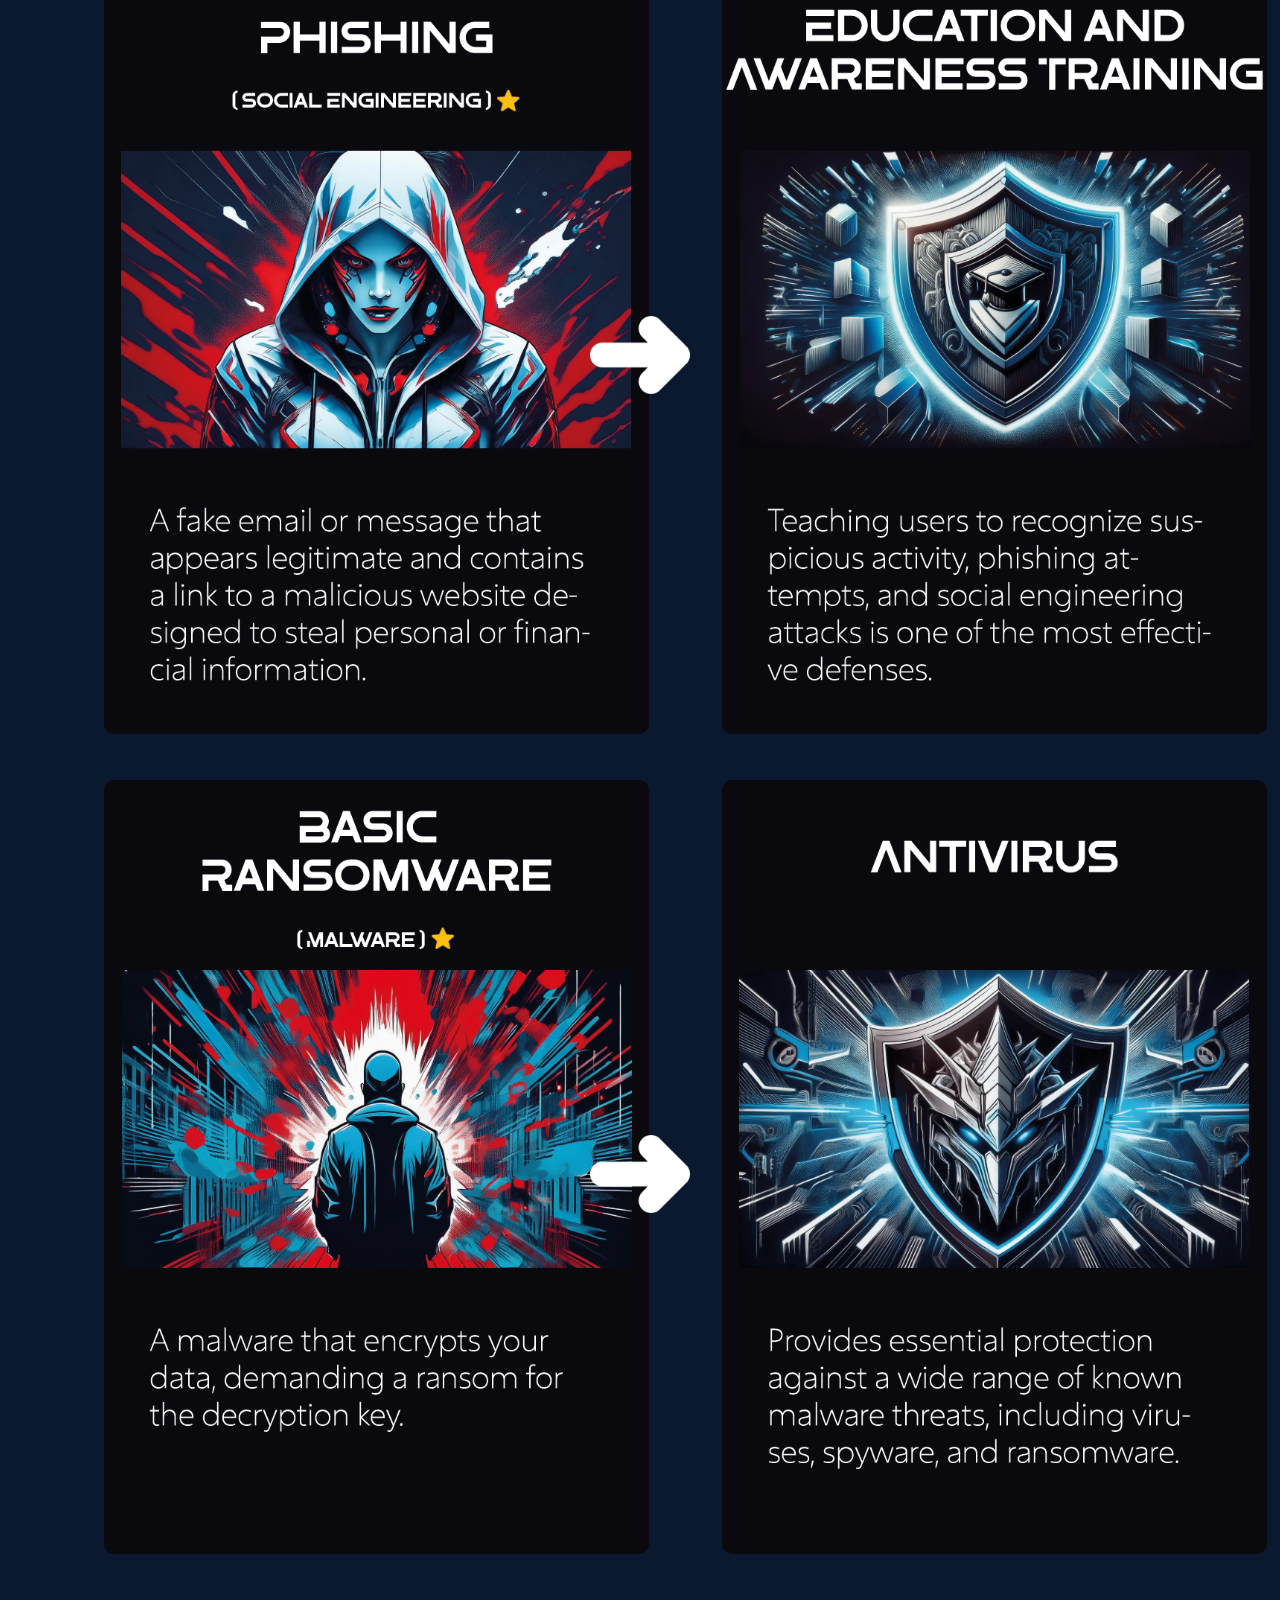
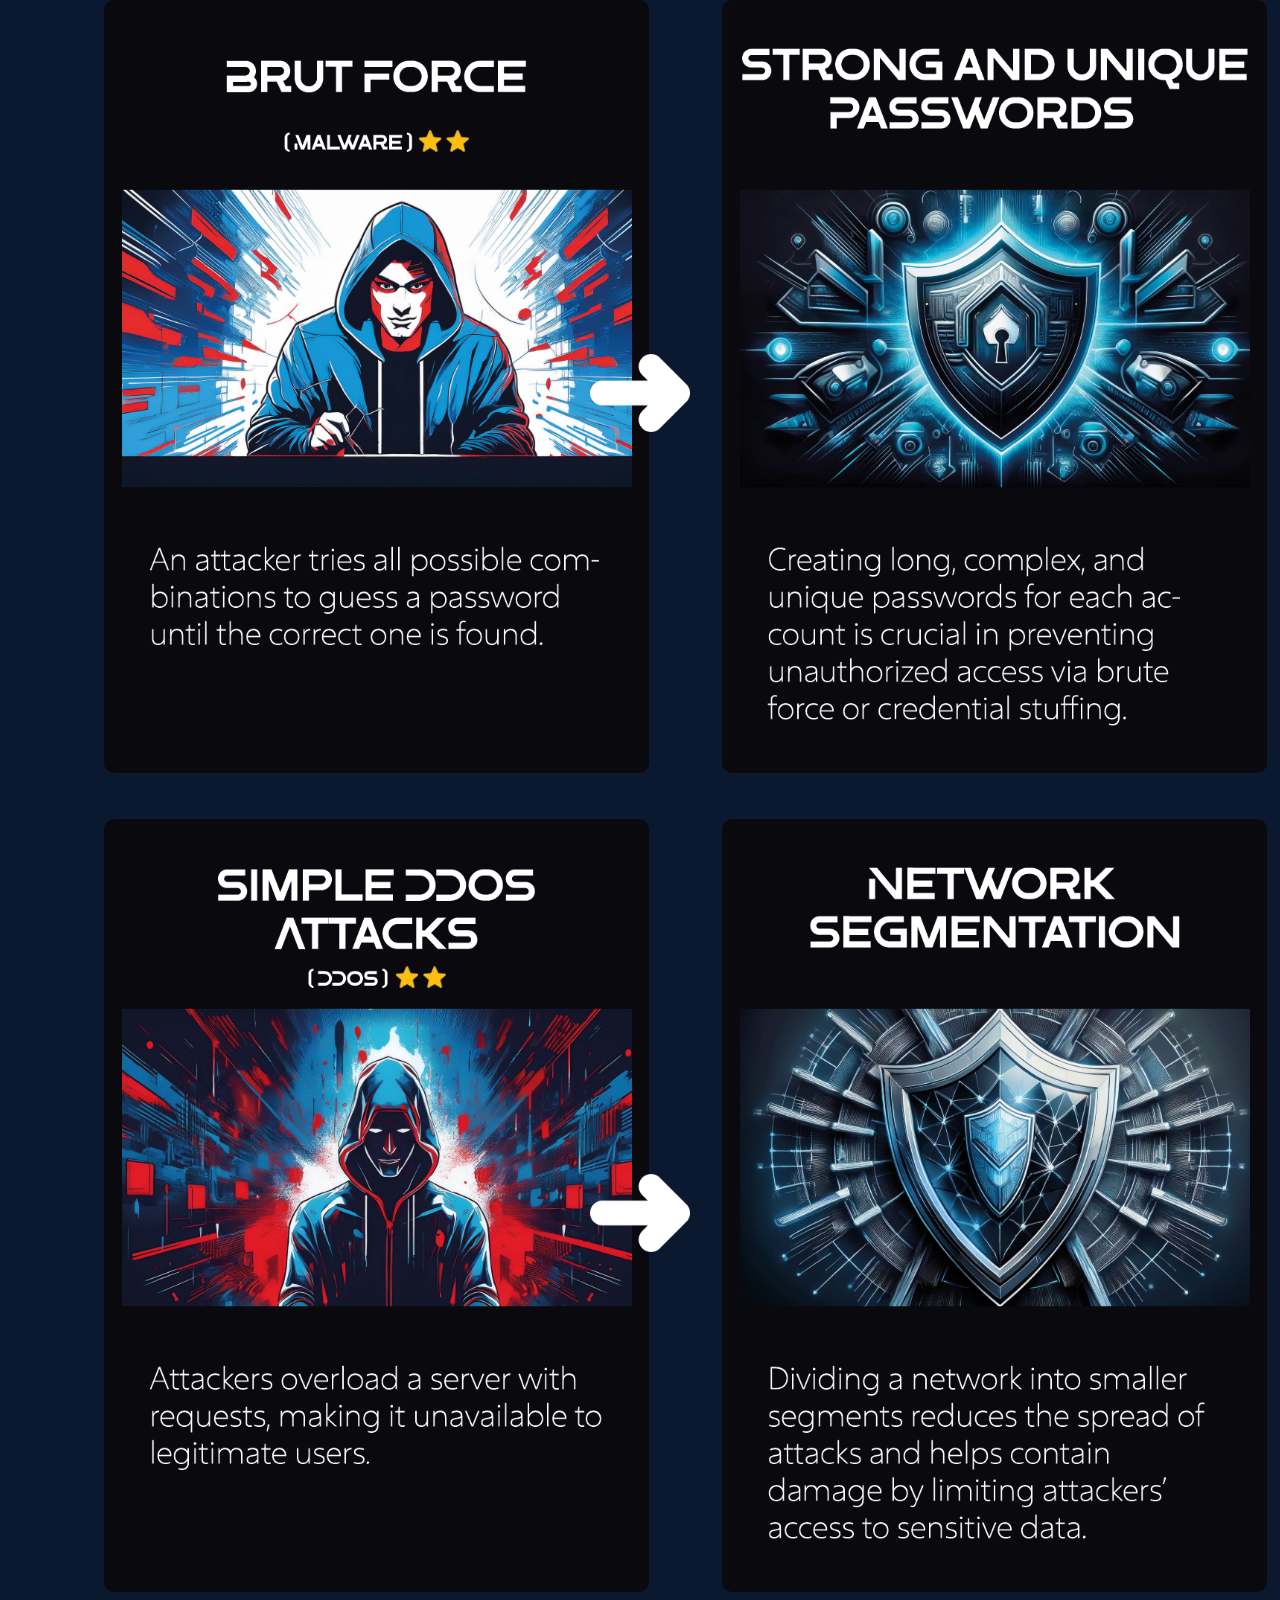
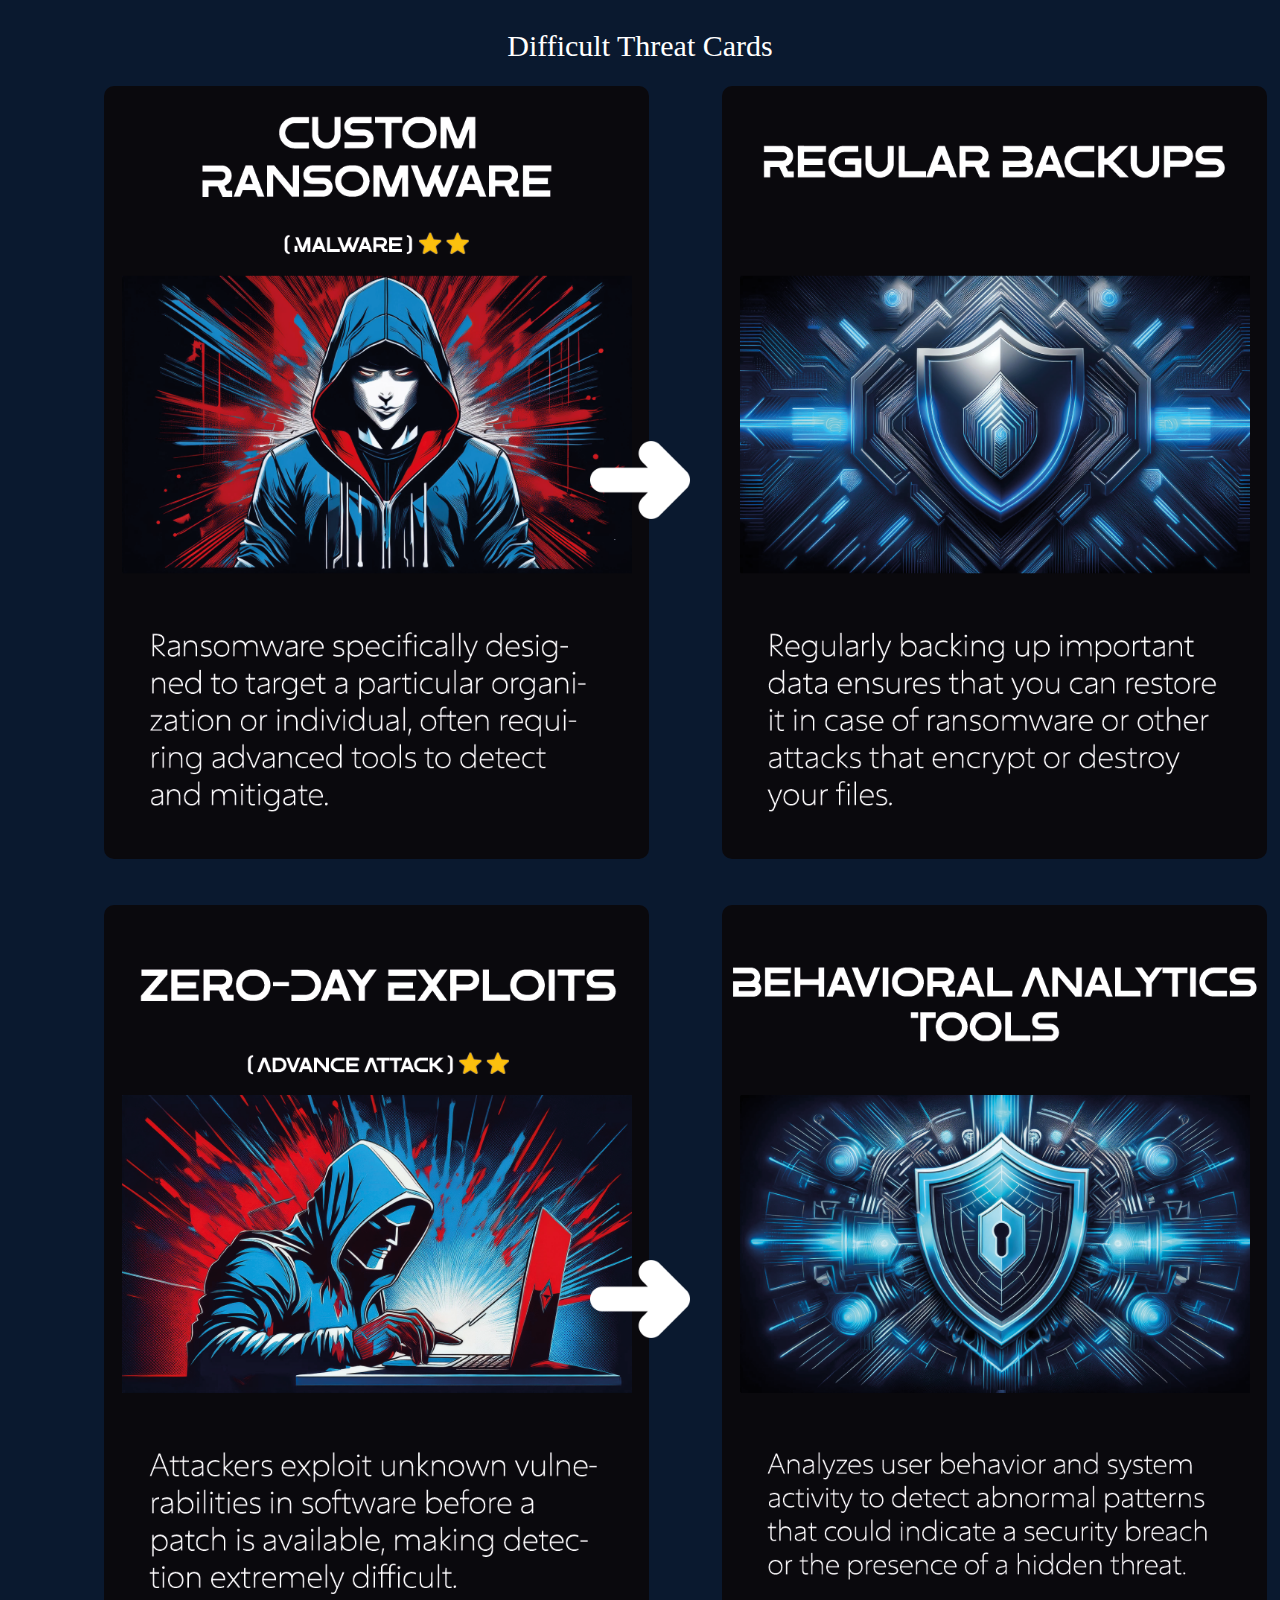
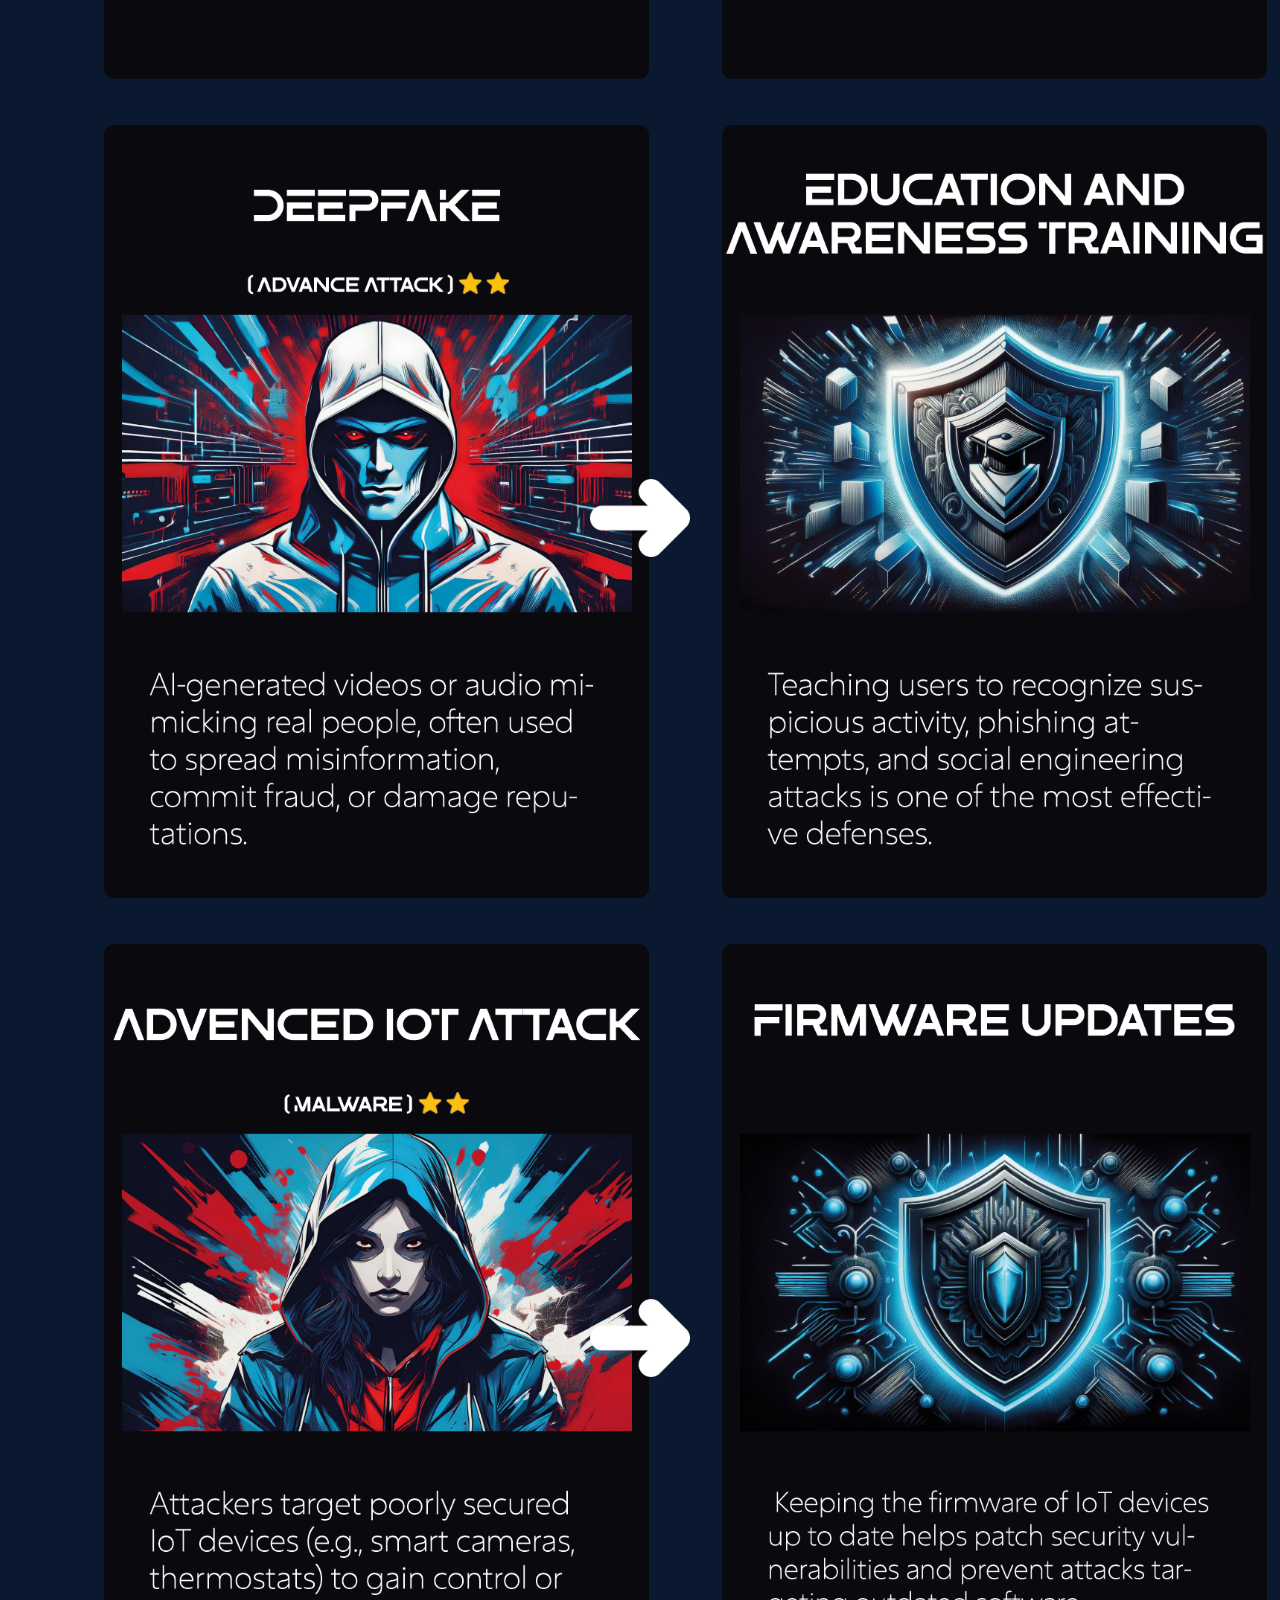
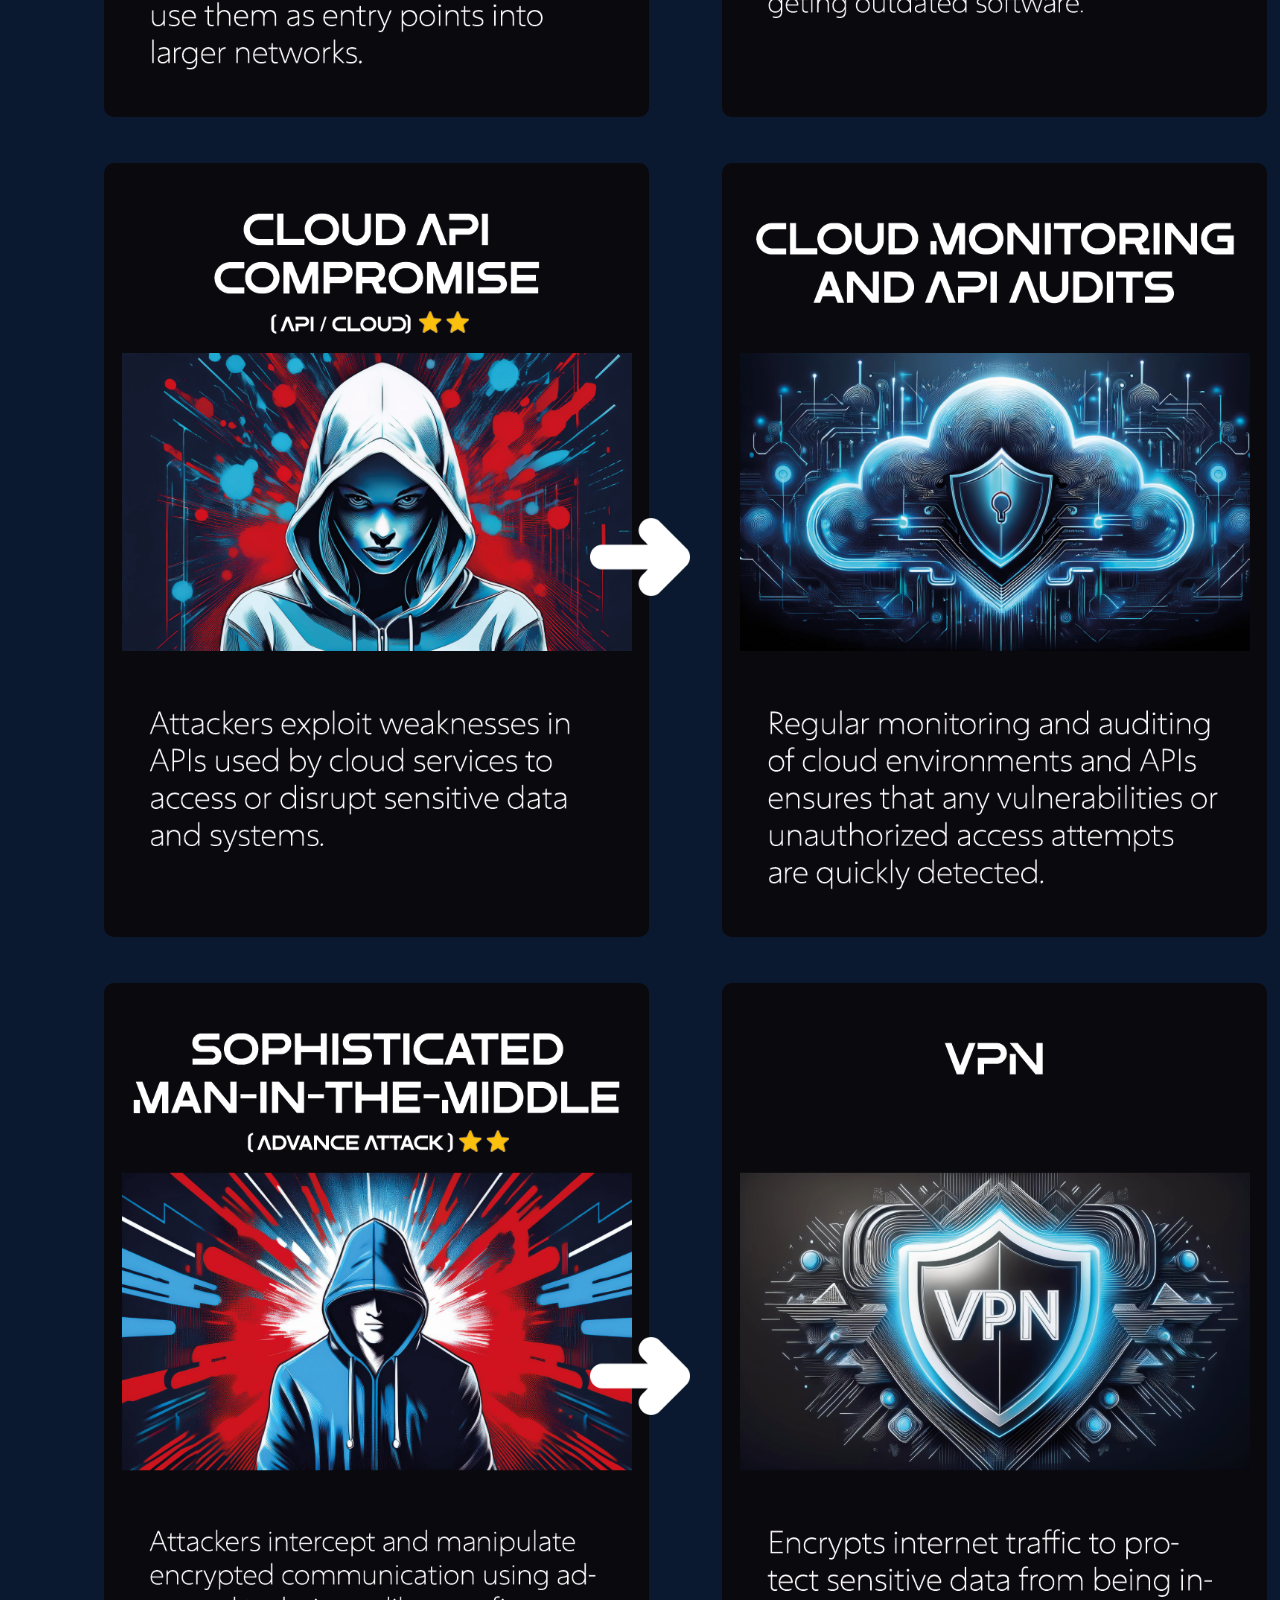
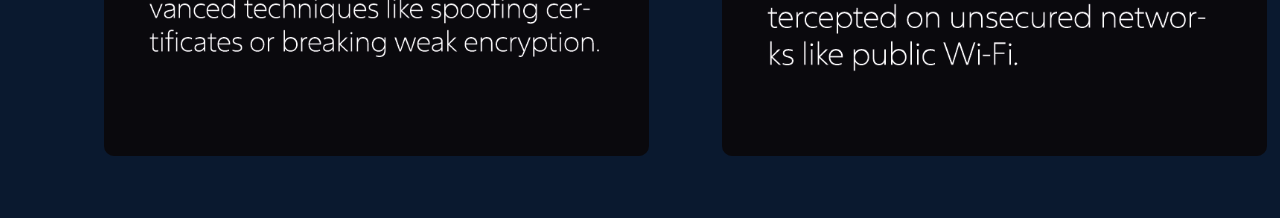
==== commit 2f528d89: "7" ====
--- a/cards/solution.html
+++ b/cards/solution.html
@@ -208,4 +208,15 @@
       </div>
     </section>
   </body>
-</html>+  <style>
+    .content-left img {
+    width: 120%;
+    border-radius: 10px;
+}
+
+.content-right img{
+    width: 120%;
+    border-radius: 10px;
+}
+  </style>
+</html>
--- a/style.css
+++ b/style.css
@@ -87,13 +87,13 @@
     color: var(--accent-green); /* Couleur uniforme au survol */
 }
 
-.content-left img, .content-right img {
-    width: 100%;
+.content-left img {
+    width: 170%;
     border-radius: 10px;
 }
 
 .content-right img{
-    width: 100%;
+    width: 170%;
     border-radius: 10px;
 }
 
@@ -1093,9 +1093,7 @@
     line-height: 1.5; /* Améliore la lisibilité */
   }
 
-  .content-right {
-    margin-top: 10px; /* Ajoute un espace au-dessus de l'image */
-  }
+  
 
   .cta-button {
     display: block; /* Affiche le bouton en bloc */
